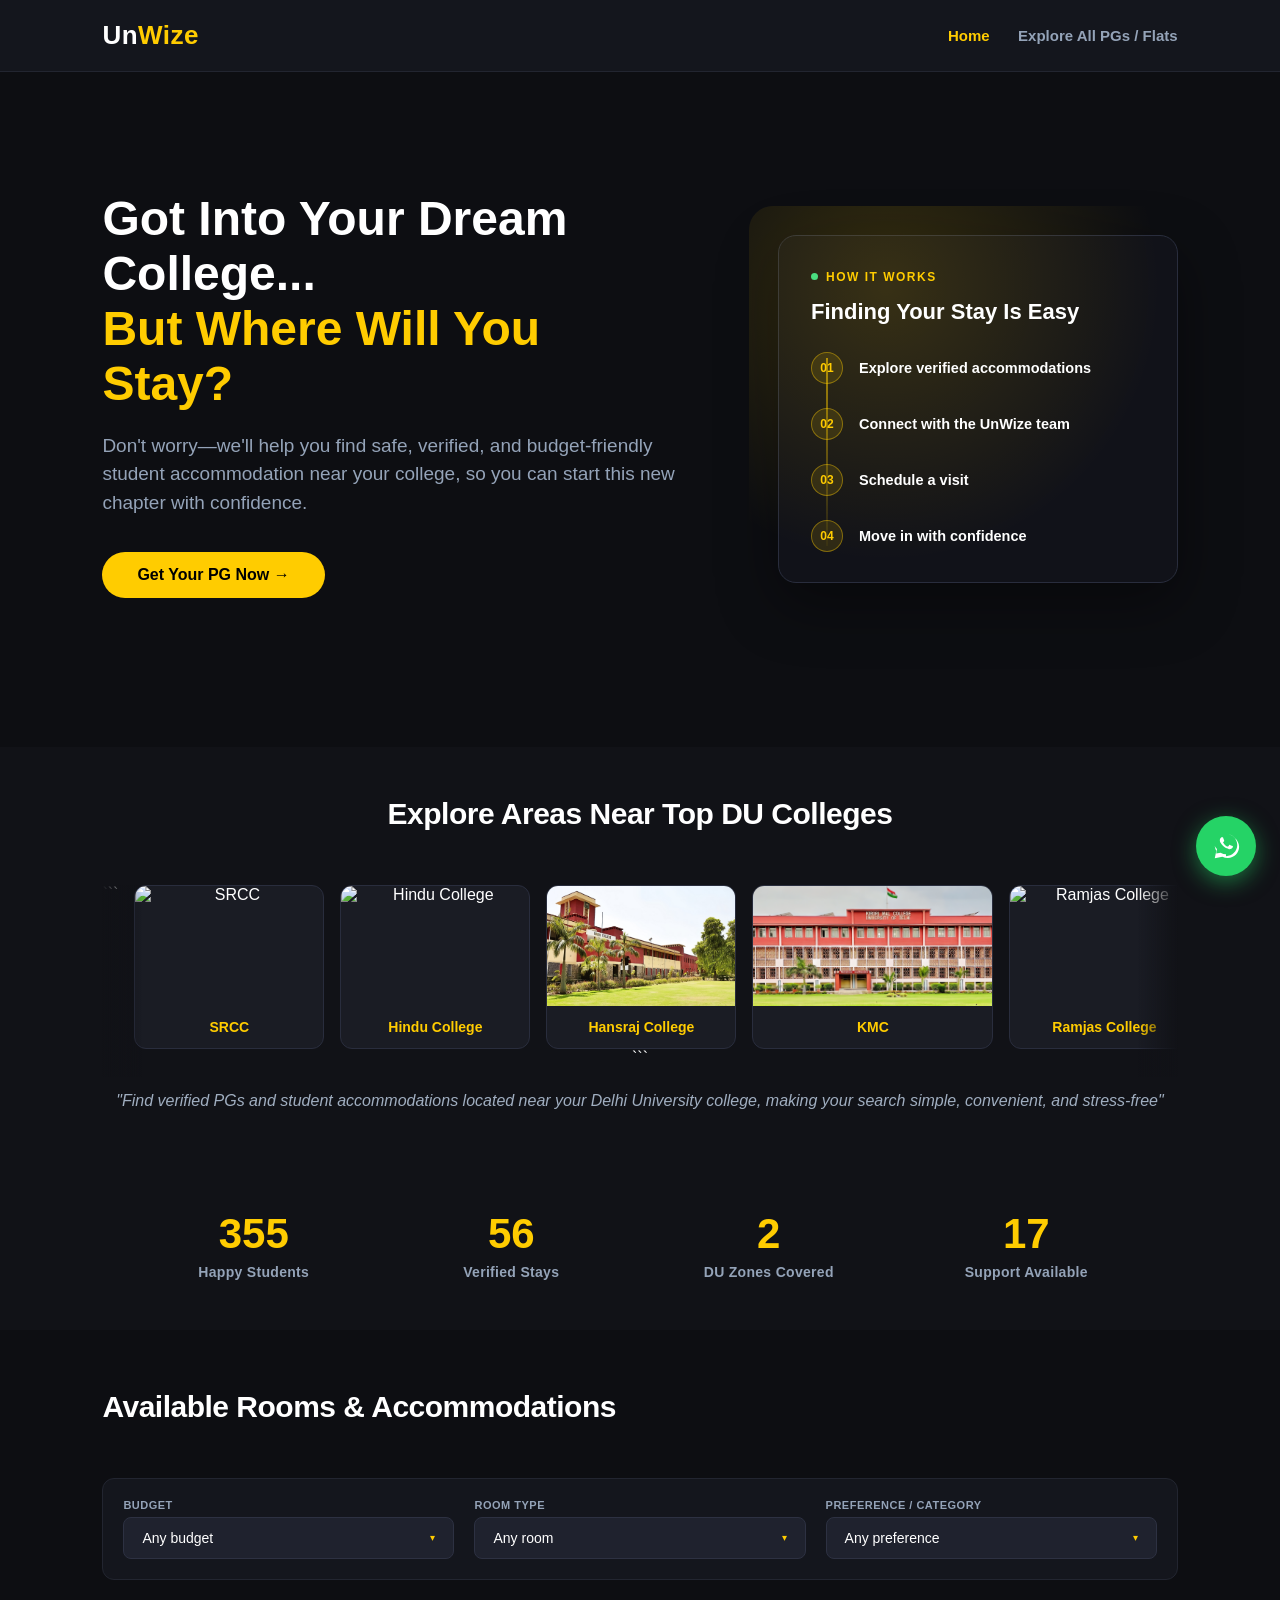
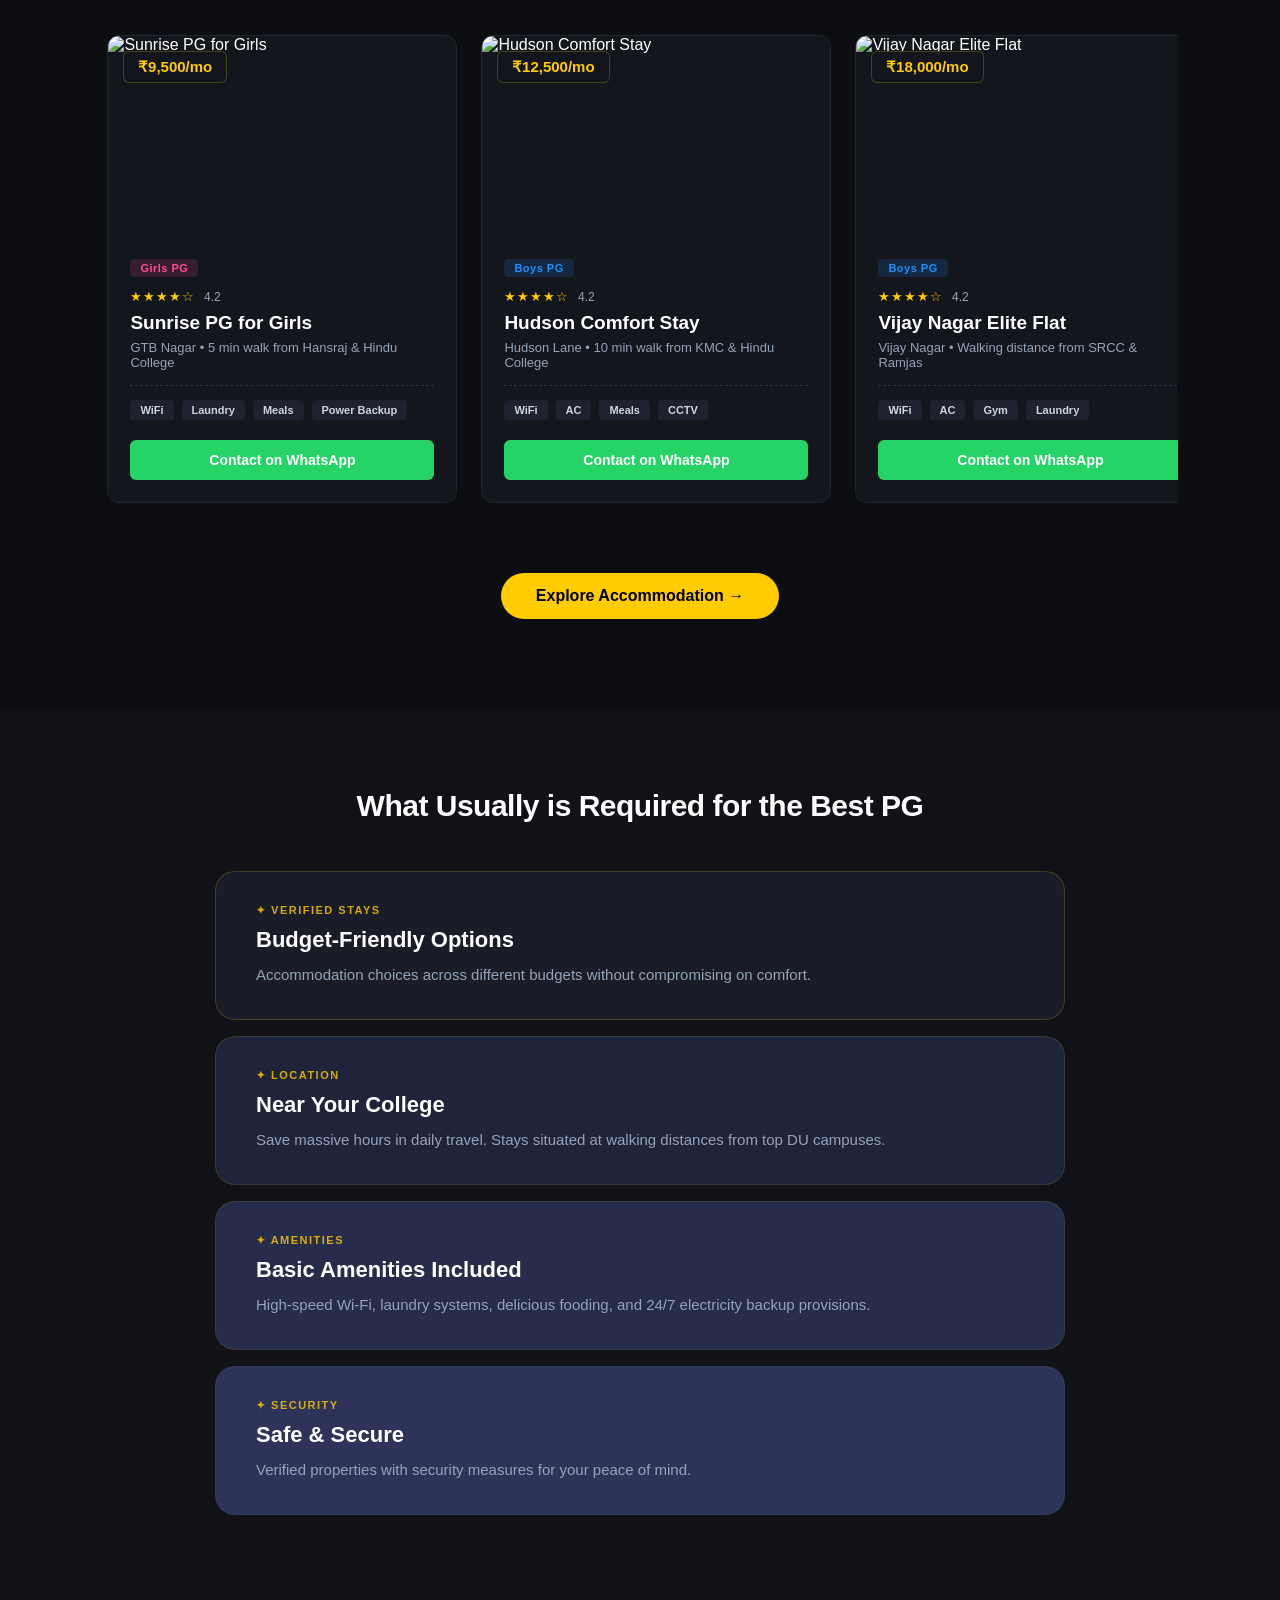
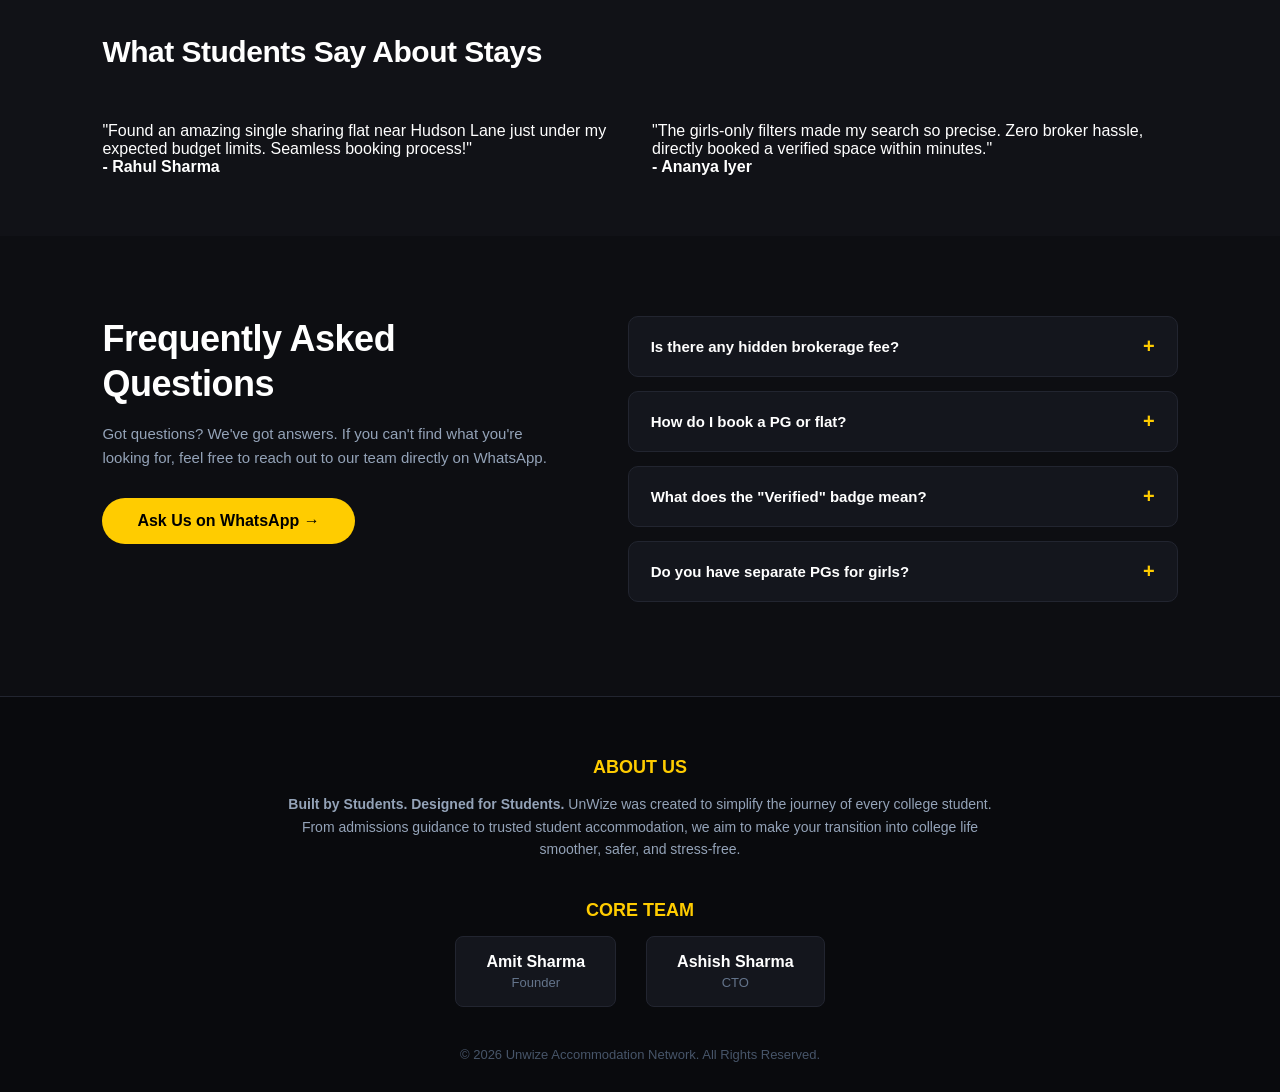
==== index.html @ 3d5bc0a3 "Fix blank space: replace scroll-track with IntersectionObserver deck animation" ====
<!DOCTYPE html>
<html lang="en">
<head>
  <meta charset="UTF-8">
  <meta name="viewport" content="width=device-width, initial-scale=1.0">
  <title>Unwize - Find Your Perfect PG & Flat near DU</title>
  <link rel="stylesheet" href="style.css">
</head>
<body>

  <header>
    <div class="logo">Un<span>Wize</span></div>
    <nav>
      <a href="index.html" class="active-link">Home</a>
      <a href="listings.html">Explore All PGs / Flats</a>

    </nav>
  </header>

  <section class="hero">
    <div class="hero-content">
      <h1>Got Into Your Dream College...<br><span class="highlight">But Where Will You Stay?</span></h1>
      <p class="sub-tagline">Don't worry—we'll help you find safe, verified, and budget-friendly student accommodation near your college, so you can start this new chapter with confidence.</p>
      <a href="#dashboard-section" class="btn-main">Get Your PG Now <span class="arrow">&rarr;</span></a>
    </div>

    <div class="hero-right">
      <div class="how-it-works-card">
        <div class="hiw-glow"></div>
        <span class="hiw-label"><span class="pulse-dot"></span>HOW IT WORKS</span>
        <h3 class="hiw-title">Finding Your Stay Is <span class="highlight">Easy</span></h3>

        <div class="steps-list">
          <div class="step-item">
            <div class="step-num">01</div>
            <div class="step-text"><h4>Explore verified accommodations</h4></div>
          </div>
          <div class="step-item">
            <div class="step-num">02</div>
            <div class="step-text"><h4>Connect with the UnWize team</h4></div>
          </div>
          <div class="step-item">
            <div class="step-num">03</div>
            <div class="step-text"><h4>Schedule a visit</h4></div>
          </div>
          <div class="step-item">
            <div class="step-num">04</div>
            <div class="step-text"><h4>Move in with confidence</h4></div>
          </div>
        </div>
      </div>
    </div>
  </section>

<section class="colleges-slider-container">
  <h2 class="reveal">Explore Areas Near Top DU Colleges</h2>

  <div class="slider-wrapper">
    <div class="slider-track">

```
  <div class="college-slide">
    <img src="images/colleges/srcc.jpg" alt="SRCC">
    <span>SRCC</span>
  </div>

  <div class="college-slide">
    <img src="images/colleges/hindu-college.jpg" alt="Hindu College">
    <span>Hindu College</span>
  </div>

  <div class="college-slide">
    <img src="images/colleges/hansraj-college.jpg" alt="Hansraj College">
    <span>Hansraj College</span>
  </div>

  <div class="college-slide">
    <img src="images/colleges/kmc.jpg" alt="Kirori Mal College">
    <span>KMC</span>
  </div>

  <div class="college-slide">
    <img src="images/colleges/ramjas-college.jpg" alt="Ramjas College">
    <span>Ramjas College</span>
  </div>

  <div class="college-slide">
    <img src="images/colleges/st-stephens.jpg" alt="St. Stephen's College">
    <span>St. Stephen's</span>
  </div>

  <div class="college-slide">
    <img src="images/colleges/daulat-ram.jpg" alt="Daulat Ram College">
    <span>Daulat Ram</span>
  </div>

  <div class="college-slide">
    <img src="images/colleges/khalsa-college.jpg" alt="Khalsa College">
    <span>Khalsa</span>
  </div>

  <div class="college-slide">
    <img src="images/colleges/miranda-house.jpg" alt="Miranda House">
    <span>Miranda House</span>
  </div>


  <!-- DUPLICATE CARDS FOR CONTINUOUS SLIDER -->


  <div class="college-slide">
    <img src="images/colleges/srcc.jpg" alt="SRCC">
    <span>SRCC</span>
  </div>

  <div class="college-slide">
    <img src="images/colleges/hindu-college.jpg" alt="Hindu College">
    <span>Hindu College</span>
  </div>

  <div class="college-slide">
    <img src="images/colleges/hansraj-college.jpg" alt="Hansraj College">
    <span>Hansraj College</span>
  </div>

  <div class="college-slide">
    <img src="images/colleges/kmc.jpg" alt="Kirori Mal College">
    <span>KMC</span>
  </div>

  <div class="college-slide">
    <img src="images/colleges/ramjas-college.jpg" alt="Ramjas College">
    <span>Ramjas College</span>
  </div>

  <div class="college-slide">
    <img src="images/colleges/st-stephens.jpg" alt="St. Stephen's College">
    <span>St. Stephen's</span>
  </div>

  <div class="college-slide">
    <img src="images/colleges/daulat-ram.jpg" alt="Daulat Ram College">
    <span>Daulat Ram</span>
  </div>

  <div class="college-slide">
    <img src="images/colleges/khalsa-college.jpg" alt="Khalsa College">
    <span>Khalsa</span>
  </div>

  <div class="college-slide">
    <img src="images/colleges/miranda-house.jpg" alt="Miranda House">
    <span>Miranda House</span>
  </div>

</div>
```

  </div>

  <p class="slider-sub-tagline reveal">
    "Find verified PGs and student accommodations located near your Delhi University college, making your search simple, convenient, and stress-free"
  </p>
</section>


  <section class="stats-section reveal">
    <div class="stats-grid">
      <div class="stat-item">
        <h3 class="counter" data-target="500" data-suffix="+">0</h3>
        <p>Happy Students</p>
      </div>
      <div class="stat-item">
        <h3 class="counter" data-target="80" data-suffix="+">0</h3>
        <p>Verified Stays</p>
      </div>
      <div class="stat-item">
        <h3 class="counter" data-target="3" data-suffix="">0</h3>
        <p>DU Zones Covered</p>
      </div>
      <div class="stat-item">
        <h3 class="counter" data-target="24" data-suffix="/7">0</h3>
        <p>Support Available</p>
      </div>
    </div>
  </section>

  <section id="dashboard-section" class="dashboard">
    <h2>Available Rooms & Accommodations</h2>
    
    <div class="filters-panel">
      <div class="filter-item">
        <label>BUDGET</label>
        <select id="budgetSelect" onchange="applyHousingFilters()">
          <option value="all">Any budget</option>
          <option value="10000">Under ₹10,000</option>
          <option value="15000">Under ₹15,000</option>
          <option value="20000">Under ₹20,000</option>
          <option value="25000">Under ₹25,000</option>
          <option value="30000">Under ₹30,000</option>
          <option value="35000">Under ₹35,000</option>
        </select>
      </div>

      <div class="filter-item">
        <label>ROOM TYPE</label>
        <select id="roomSelect" onchange="applyHousingFilters()">
          <option value="all">Any room</option>
          <option value="Single">Single</option>
          <option value="Double">Double</option>
          <option value="Triple">Triple</option>
          <option value="Shared">Shared</option>
        </select>
      </div>

      <div class="filter-item">
        <label>PREFERENCE / CATEGORY</label>
        <select id="genderSelect" onchange="applyHousingFilters()">
          <option value="all">Any preference</option>
          <option value="Boys">Boys PG</option>
          <option value="Girls">Girls PG</option>
        </select>
      </div>
    </div>

    <div id="listingsContainer" class="listings-grid"></div>

    <div style="text-align: center; margin-top: 40px;">
      <a href="listings.html" class="btn-main">Explore Accommodation <span class="arrow">&rarr;</span></a>
    </div>
  </section>

  <section class="features">
    <h2 class="reveal">What Usually is Required for the Best PG</h2>
    <div class="features-deck" id="featuresDeck">
      <div class="feature-card" data-index="0">
        <span class="feature-label">✦ VERIFIED STAYS</span>
        <h3>Budget-Friendly Options</h3>
        <p>Accommodation choices across different budgets without compromising on comfort.</p>
      </div>
      <div class="feature-card" data-index="1">
        <span class="feature-label">✦ LOCATION</span>
        <h3>Near Your College</h3>
        <p>Save massive hours in daily travel. Stays situated at walking distances from top DU campuses.</p>
      </div>
      <div class="feature-card" data-index="2">
        <span class="feature-label">✦ AMENITIES</span>
        <h3>Basic Amenities Included</h3>
        <p>High-speed Wi-Fi, laundry systems, delicious fooding, and 24/7 electricity backup provisions.</p>
      </div>
      <div class="feature-card" data-index="3">
        <span class="feature-label">✦ SECURITY</span>
        <h3>Safe &amp; Secure</h3>
        <p>Verified properties with security measures for your peace of mind.</p>
      </div>
    </div>
  </section>

  <section class="reviews">
    <h2 class="reveal">What Students Say About Stays</h2>
    <div class="reviews-grid">
      <div class="review-box reveal">
        <p>"Found an amazing single sharing flat near Hudson Lane just under my expected budget limits. Seamless booking process!"</p>
        <h4>- Rahul Sharma</h4>
      </div>
      <div class="review-box reveal">
        <p>"The girls-only filters made my search so precise. Zero broker hassle, directly booked a verified space within minutes."</p>
        <h4>- Ananya Iyer</h4>
      </div>
    </div>
  </section>

  <section class="faq-section reveal">
    <div class="faq-container">
      <div class="faq-info">
        <h2>Frequently Asked Questions</h2>
        <p class="faq-subtitle">Got questions? We've got answers. If you can't find what you're looking for, feel free to reach out to our team directly on WhatsApp.</p>
        <a href="https://wa.me/917061222617?text=Hi%2C%20I%20have%20some%20questions%20about%20booking%20a%20PG%20on%20Unwize."
           class="btn-main" target="_blank" rel="noopener noreferrer">
          Ask Us on WhatsApp <span class="arrow">&rarr;</span>
        </a>
      </div>
      
      <div class="faq-list">
        <div class="faq-item">
          <div class="faq-question" onclick="toggleFaq(this)">
            Is there any hidden brokerage fee? <span class="faq-icon">+</span>
          </div>
          <div class="faq-answer"><p>No. Unwize charges zero hidden brokerage — the price you see on the listing is exactly what you pay to the owner.</p></div>
        </div>
        <div class="faq-item">
          <div class="faq-question" onclick="toggleFaq(this)">
            How do I book a PG or flat? <span class="faq-icon">+</span>
          </div>
          <div class="faq-answer"><p>Just filter listings by your budget, location, and preference, then tap "Contact on WhatsApp" on any listing to chat directly with our team and confirm your stay.</p></div>
        </div>
        <div class="faq-item">
          <div class="faq-question" onclick="toggleFaq(this)">
            What does the "Verified" badge mean? <span class="faq-icon">+</span>
          </div>
          <div class="faq-answer"><p>Verified stays have been personally visited and checked by the Unwize team for safety, cleanliness, and accurate photos before being listed.</p></div>
        </div>
        <div class="faq-item">
          <div class="faq-question" onclick="toggleFaq(this)">
            Do you have separate PGs for girls? <span class="faq-icon">+</span>
          </div>
          <div class="faq-answer"><p>Yes, use the Preference filter to view Girls-only or Boys-only PGs near your college, each with dedicated security and amenities.</p></div>
        </div>
      </div>
    </div>
  </section>

 <footer id="about-section">
    <div class="about-info">
      <h3>ABOUT US</h3>
      <p><b>Built by Students. Designed for Students.</b> UnWize was created to simplify the journey of every college student. From admissions guidance to trusted student accommodation, we aim to make your transition into college life smoother, safer, and stress-free.</p>
    </div>
    
    <h3>CORE TEAM</h3>
    <div class="team-grid">
      <div class="team-member">
        <h4>Amit Sharma</h4>
        <p>Founder</p>
      </div>
      <div class="team-member">
        <h4>Ashish Sharma</h4>
        <p>CTO</p>
      </div>
    </div>
    <p class="copyright">&copy; 2026 Unwize Accommodation Network. All Rights Reserved.</p>
  </footer>

  <a href="https://wa.me/917061222617?text=Hi%2C%20I%20am%20interested%20in%20finding%20a%20PG%2FFlat%20near%20my%20college%20on%20Unwize."
     class="whatsapp-float" target="_blank" rel="noopener noreferrer" aria-label="Chat on WhatsApp">
    <svg viewBox="0 0 32 32" width="30" height="30" fill="currentColor"><path d="M16 3C9.4 3 4 8.4 4 15c0 2.2.6 4.3 1.7 6.1L4 29l8.1-1.6c1.8.9 3.8 1.4 5.9 1.4 6.6 0 12-5.4 12-12S22.6 3 16 3zm0 21.8c-1.9 0-3.7-.5-5.3-1.4l-.4-.2-4.8.9.9-4.7-.2-.4C4.5 17.6 4 16.3 4 15c0-6.6 5.4-12 12-12s12 5.4 12 12-5.4 11.8-12 11.8zm6.6-8.9c-.3-.2-2-1-2.3-1.1-.3-.1-.5-.2-.8.2-.2.3-.9 1.1-1.1 1.4-.2.2-.4.3-.8.1-.3-.2-1.4-.5-2.7-1.7-1-.9-1.7-2-1.9-2.3-.2-.3 0-.5.2-.7.2-.2.3-.4.5-.6.2-.2.2-.4.3-.6.1-.2 0-.5 0-.7-.1-.2-.8-1.9-1-2.6-.3-.7-.6-.6-.8-.6h-.7c-.2 0-.6.1-.9.4-.3.3-1.2 1.1-1.2 2.8s1.2 3.2 1.4 3.5c.2.2 2.4 3.7 5.9 5.1.8.3 1.5.5 2 .7.8.3 1.6.2 2.1.1.7-.1 2-.8 2.3-1.6.3-.8.3-1.4.2-1.6-.1-.2-.3-.3-.6-.4z"/></svg>
  </a>

  <script src="data.js"></script>
  <script src="script.js"></script>
</body>
</html>
---- style.css ----
/* RESET RULES */
* {
  margin: 0;
  padding: 0;
  box-sizing: border-box;
  font-family: -apple-system, BlinkMacSystemFont, 'Segoe UI', Roboto, sans-serif;
  scroll-behavior: smooth;
}

html, body {
  max-width: 100%;
  overflow-x: hidden;
  background-color: #0d0e12;
  color: #ffffff;
}

img {
  max-width: 100%;
  display: block;
}

/* NAVIGATION HEADER */
header {
  display: flex;
  justify-content: space-between;
  align-items: center;
  padding: 20px 8%;
  background-color: #14161d;
  border-bottom: 1px solid #222530;
  position: sticky;
  top: 0;
  z-index: 1000;
  transition: box-shadow 0.3s ease, background-color 0.3s ease;
}

header.scrolled {
  box-shadow: 0 6px 24px rgba(0, 0, 0, 0.45);
  background-color: #101219;
}

.logo {
  font-size: 26px;
  font-weight: 800;
  color: #fff;
  letter-spacing: 0.5px;
}

.logo span {
  color: #ffcc00;
}

nav a {
  color: #94a3b8;
  text-decoration: none;
  margin-left: 24px;
  font-weight: 600;
  font-size: 15px;
  transition: 0.3s;
}

nav a:hover, nav .active-link {
  color: #ffcc00;
}

/* HERO PORTAL */
.hero {
  display: flex;
  align-items: center;
  justify-content: flex-start;
  padding: 60px 8%;
  min-height: 75vh;
  background: linear-gradient(rgba(13, 14, 18, 0.82), rgba(13, 14, 18, 0.85)), 
              url('https://images.unsplash.com/photo-1568605114967-8130f3a36994?q=80&w=1170&auto=format&fit=crop&ixlib=rb-4.1.0&ixid=M3wxMjA3fDB8MHxwaG90by1wYWdlfHx8fGVufDB8fHx8fA%3D%3D');
  background-size: cover;
  background-position: center;
  background-repeat: no-repeat;
  position: relative;
}

.hero-content {
  flex: 1;
  max-width: 580px;
  z-index: 2;
}

.hero-content h1 {
  font-size: 48px;
  font-weight: 900;
  line-height: 1.15;
  margin-bottom: 20px;
}

.hero-content .highlight {
  color: #ffcc00;
}

.sub-tagline {
  font-size: 19px;
  color: #94a3b8;
  margin-bottom: 35px;
  line-height: 1.5;
}

.btn-main {
  display: inline-block;
  background-color: #ffcc00;
  color: #000;
  padding: 14px 35px;
  border-radius: 30px;
  text-decoration: none;
  font-weight: 700;
  transition: 0.3s;
  margin-bottom: 30px;
}

.btn-main:hover {
  transform: translateY(-2px);
  box-shadow: 0 8px 24px rgba(255, 204, 0, 0.25);
}

/* HERO RIGHT — HOW IT WORKS CARD */
.hero-right {
  flex: 1;
  max-width: 440px;
  display: flex;
  justify-content: flex-end;
  z-index: 2;
  animation: fadeInUp 0.8s ease 0.2s both;
}

@media (min-width: 1025px) {
  .hero {
    justify-content: space-between;
    gap: 40px;
  }
}

.how-it-works-card {
  position: relative;
  background: rgba(20, 22, 29, 0.72);
  border: 1px solid #292d3d;
  border-radius: 18px;
  padding: 30px 32px;
  width: 100%;
  max-width: 400px;
  backdrop-filter: blur(14px);
  box-shadow: 0 20px 60px rgba(0, 0, 0, 0.4);
  transition: transform 0.15s ease-out;
  will-change: transform;
}

.hiw-glow {
  position: absolute;
  inset: -30px;
  background: radial-gradient(circle at 30% 20%, rgba(255, 204, 0, 0.16), transparent 60%);
  border-radius: 24px;
  z-index: -1;
  animation: glowPulse 4s ease-in-out infinite;
}

@keyframes glowPulse {
  0%, 100% { opacity: 0.55; transform: scale(1); }
  50%      { opacity: 1;    transform: scale(1.06); }
}

.hiw-label {
  display: inline-flex;
  align-items: center;
  gap: 8px;
  font-size: 12px;
  font-weight: 700;
  letter-spacing: 1.5px;
  color: #ffcc00;
  margin-bottom: 14px;
}

.pulse-dot {
  width: 7px;
  height: 7px;
  background: #4ade80;
  border-radius: 50%;
  animation: pulseDot 1.6s infinite;
}

@keyframes pulseDot {
  0%, 100% { opacity: 1; transform: scale(1); }
  50%      { opacity: 0.5; transform: scale(1.35); }
}

.hiw-title {
  font-size: 22px;
  font-weight: 800;
  margin-bottom: 26px;
  line-height: 1.3;
}

.steps-list {
  position: relative;
  display: flex;
  flex-direction: column;
}

.steps-list::before {
  content: '';
  position: absolute;
  left: 15px;
  top: 6px;
  bottom: 6px;
  width: 1.5px;
  background: linear-gradient(to bottom, rgba(255, 204, 0, 0.6), rgba(255, 204, 0, 0.05));
  transform: scaleY(0);
  transform-origin: top;
  animation: lineGrow 1.2s ease 1.3s forwards;
}

@keyframes lineGrow {
  to { transform: scaleY(1); }
}

.step-item {
  display: flex;
  align-items: center;
  gap: 16px;
  position: relative;
  padding-bottom: 24px;
  z-index: 1;
  opacity: 0;
  animation: stepSlideIn 0.6s ease both;
}
.step-item:last-child { padding-bottom: 0; }
.step-item:nth-child(1) { animation-delay: 0.5s; }
.step-item:nth-child(2) { animation-delay: 0.75s; }
.step-item:nth-child(3) { animation-delay: 1s; }
.step-item:nth-child(4) { animation-delay: 1.25s; }

@keyframes stepSlideIn {
  from { opacity: 0; transform: translateX(24px); }
  to   { opacity: 1; transform: translateX(0); }
}

.step-num {
  flex-shrink: 0;
  width: 32px;
  height: 32px;
  border-radius: 50%;
  background: rgba(255, 204, 0, 0.12);
  border: 1.5px solid rgba(255, 204, 0, 0.4);
  color: #ffcc00;
  display: flex;
  align-items: center;
  justify-content: center;
  font-weight: 800;
  font-size: 12px;
  transition: transform 0.3s ease, background 0.3s ease, color 0.3s ease;
}

.step-item:hover .step-num {
  transform: scale(1.15);
  background: #ffcc00;
  color: #000;
}

.step-text h4 {
  font-size: 14.5px;
  font-weight: 700;
}

/* SLIDER MARQUEE (Colleges) */
.colleges-slider-container {
  padding: 50px 8%;
  background-color: #111217;
  text-align: center;
  
}

.colleges-slider-container h2, .dashboard h2, .features h2, .reviews h2 {
  font-size: 30px;
  font-weight: 800;
  margin-bottom: 5%;
  letter-spacing: -0.5px;
}

.slider-wrapper {
  position: relative;
  overflow: hidden;
  padding-bottom: 10px;
}

.slider-wrapper::before, .slider-wrapper::after {
  content: '';
  position: absolute;
  top: 0;
  bottom: 0;
  width: 40px;
  z-index: 10;
  pointer-events: none;
}

.slider-wrapper::before {
  left: 0;
  background: linear-gradient(to right, #111217, transparent);
}

.slider-wrapper::after {
  right: 0;
  background: linear-gradient(to left, #111217, transparent);
}

.slider-track {
  display: flex;
  gap: 16px;
  width: max-content;
  animation: scrollMarquee 22s linear infinite;
}

.slider-wrapper:hover .slider-track {
  animation-play-state: paused;
}

@keyframes scrollMarquee {
  from { transform: translateX(0); }
  to   { transform: translateX(-50%); }
}

.college-slide {
  min-width: 190px;
  background-color: #1a1c24;
  border-radius: 12px;
  border: 1px solid #292d3d;
  overflow: hidden;
  text-align: center;
  flex-shrink: 0;
  transition: transform 0.3s ease, border-color 0.3s ease;
}

.college-slide:hover {
  transform: translateY(-5px);
  border-color: #ffcc00;
}

.college-slide img {
  width: 100%;
  height: 120px;
  object-fit: cover;
  display: block;
}

.college-slide span {
  display: block;
  padding: 13px 10px;
  font-size: 14px;
  font-weight: 700;
  color: #ffcc00;
}

.slider-sub-tagline {
  margin-top: 15px;
  font-style: italic;
  color: #a0aec0;
  font-size: 16px;
}

/* FILTERS BLOCK */
.dashboard {
  padding: 60px 8%;
}

.filters-panel {
  display: flex;
  gap: 20px;
  background-color: #14161d;
  padding: 20px;
  border-radius: 12px;
  margin-bottom: 40px;
  border: 1px solid #222530;
  flex-wrap: wrap;
}

.filter-item {
  display: flex;
  flex-direction: column;
  flex: 1;
  min-width: 170px;
}

.filter-item label {
  font-size: 11px;
  font-weight: 700;
  color: #94a3b8;
  margin-bottom: 6px;
  letter-spacing: 0.5px;
}

.filter-item select {
  background-color: #1f222e;
  color: #fff;
  border: 1px solid #2d3142;
  padding: 12px;
  border-radius: 6px;
  outline: none;
  font-size: 14px;
  font-weight: 500;
  cursor: pointer;
}

.college-slide {
  min-width: 190px;
  background-color: #1a1c24;
  border-radius: 12px;
  border: 1px solid #292d3d;
  overflow: hidden;
  text-align: center;
  flex-shrink: 0;
  transition: transform 0.3s ease, border-color 0.3s ease;
}

.college-slide:hover {
  transform: translateY(-5px);
  border-color: #ffcc00;
}

.college-slide img {
  width: 100%;
  height: 120px;
  object-fit: cover;
  display: block;
}

.college-slide span {
  display: block;
  padding: 13px 10px;
  font-size: 14px;
  font-weight: 700;
  color: #ffcc00;
}
/* ==========================================================
   HORIZONTAL CAROUSEL LAYOUT FOR ALL DEVICES (New Update)
   ========================================================== */
.listings-grid {
  display: flex !important;
  gap: 24px;
  overflow-x: auto;
  scroll-snap-type: x mandatory;
  padding: 15px 5px 30px 5px;
  scroll-behavior: smooth;
  -webkit-overflow-scrolling: touch;
  scrollbar-width: none; /* Hide scrollbar Firefox */
  -ms-overflow-style: none;  /* Hide scrollbar IE/Edge */
}

.listings-grid::-webkit-scrollbar {
  display: none; /* Hide scrollbar Chrome/Safari */
}

.house-card {
  flex: 0 0 350px; /* Precise Desktop Width */
  scroll-snap-align: start;
  background-color: #14161d;
  border-radius: 12px;
  overflow: hidden;
  border: 1px solid #222530;
  transition: transform 0.3s ease, border-color 0.3s ease;
}

@media (hover: hover) {
  .house-card:hover {
    transform: translateY(-5px);
    border-color: #ffcc00;
  }
}

.img-box {
  position: relative;
  height: 200px;
  overflow: hidden;
}

.img-box img {
  width: 100%;
  height: 100%;
  object-fit: cover;
  transition: transform 0.5s ease;
}

@media (hover: hover) {
  .house-card:hover .img-box img {
    transform: scale(1.08);
  }
}

.price-tag {
  position: absolute;
  top: 15px;
  left: 15px;
  background: rgba(20, 22, 29, 0.9);
  color: #ffcc00;
  padding: 6px 14px;
  border-radius: 6px;
  font-weight: 800;
  font-size: 15px;
  backdrop-filter: blur(4px);
  border: 1px solid rgba(255, 254, 0, 0.2);
  z-index: 2;
}

.verified-badge {
  position: absolute;
  top: 15px;
  right: 15px;
  background: rgba(37, 211, 102, 0.15);
  color: #25D366;
  border: 1px solid rgba(37, 211, 102, 0.4);
  padding: 5px 12px;
  border-radius: 6px;
  font-size: 11px;
  font-weight: 800;
  letter-spacing: 0.4px;
  backdrop-filter: blur(4px);
  z-index: 2;
}

.house-details {
  padding: 22px;
}

.gender-badge {
  font-size: 11px;
  font-weight: 700;
  padding: 3px 10px;
  border-radius: 4px;
  letter-spacing: 0.5px;
  display: inline-block;
  margin-bottom: 12px;
}
.gender-badge.girls { background-color: rgba(255, 77, 148, 0.15); color: #ff4d94; }
.gender-badge.boys { background-color: rgba(30, 144, 255, 0.15); color: #1e90ff; }

.star-rating {
  display: block;
  color: #ffcc00;
  font-size: 13px;
  margin-bottom: 8px;
  letter-spacing: 1px;
}

.rating-number {
  color: #94a3b8;
  font-size: 12px;
  letter-spacing: 0;
  margin-left: 4px;
}

.house-title {
  font-size: 19px;
  font-weight: 700;
  margin-bottom: 6px;
}

.loc-campus {
  font-size: 13px;
  color: #94a3b8;
  margin-bottom: 15px;
}

.amenities-list {
  display: flex;
  gap: 8px;
  flex-wrap: wrap;
  border-top: 1px dashed #2d3142;
  padding-top: 14px;
  margin-bottom: 20px;
}

.amenity {
  font-size: 11px;
  font-weight: 600;
  color: #cbd5e1;
  background: #1f222e;
  padding: 4px 10px;
  border-radius: 4px;
}

.btn-house-call {
  display: block;
  text-align: center;
  background-color: #25D366;
  color: #fff;
  padding: 12px;
  border-radius: 6px;
  text-decoration: none;
  font-weight: 700;
  font-size: 14px;
  transition: transform 0.2s ease, box-shadow 0.2s ease, background-color 0.2s ease;
}

.btn-house-call:hover {
  background-color: #1ebe5b;
  transform: translateY(-2px);
  box-shadow: 0 8px 20px rgba(37, 211, 102, 0.35);
}

/* OTHER MODULES */
.features {
  background-color: #111217;
  padding: 80px 8% 60px;
}

.features h2 {
  text-align: center;
  margin-bottom: 48px;
}

.reviews {
  padding: 60px 8%;
  background-color: #111217;
}

/* DECK CONTAINER */
.features-deck {
  position: relative;
  width: 100%;
  max-width: 850px;
  margin: 0 auto;
  /* height is set by JS after measuring cards */
}

/* INDIVIDUAL CARDS - absolutely stacked at top */
.feature-card {
  position: absolute;
  top: 0;
  left: 0;
  width: 100%;
  border-radius: 20px;
  padding: 32px 40px;
  border: 1px solid rgba(255,255,255,0.06);
  will-change: transform;
  overflow: hidden;
}

/* Staggered dark backgrounds */
.feature-card:nth-child(1) { background: #1a1d28; z-index: 4; border-color: rgba(255,204,0,0.18); }
.feature-card:nth-child(2) { background: #20243a; z-index: 3; border-color: rgba(255,204,0,0.12); }
.feature-card:nth-child(3) { background: #272c4a; z-index: 2; border-color: rgba(255,204,0,0.08); }
.feature-card:nth-child(4) { background: #2e335a; z-index: 1; border-color: rgba(255,204,0,0.04); }

/* Smooth spread transition triggered by JS adding .spread class */
.features-deck.spread .feature-card {
  transition: transform 0.65s cubic-bezier(0.4, 0, 0.2, 1);
}
.features-deck.spread .feature-card:nth-child(1) { transition-delay: 0s; }
.features-deck.spread .feature-card:nth-child(2) { transition-delay: 0.08s; }
.features-deck.spread .feature-card:nth-child(3) { transition-delay: 0.16s; }
.features-deck.spread .feature-card:nth-child(4) { transition-delay: 0.24s; }

.feature-label {
  display: block;
  font-size: 11px;
  font-weight: 700;
  letter-spacing: 1.5px;
  color: #ffcc00;
  margin-bottom: 10px;
  opacity: 0.8;
}

.feature-card h3 {
  font-size: 22px;
  font-weight: 800;
  color: #fff;
  margin-bottom: 10px;
}

.feature-card p {
  color: #94a3b8;
  font-size: 15px;
  line-height: 1.6;
}

.reviews-grid {
  display: grid;
  grid-template-columns: repeat(auto-fit, minmax(260px, 1fr));
  gap: 24px;
}

/* STATS COUNTERS */
.stats-section {
  padding: 50px 8%;
  background-color: #111217;
  text-align: center;
}

.stats-grid {
  display: grid;
  grid-template-columns: repeat(auto-fit, minmax(150px, 1fr));
  gap: 30px;
  max-width: 1000px;
  margin: 0 auto;
}

.stat-item h3.counter {
  font-size: 42px;
  font-weight: 900;
  color: #ffcc00;
  margin-bottom: 6px;
}

.stat-item p {
  color: #94a3b8;
  font-weight: 600;
  font-size: 14px;
  letter-spacing: 0.3px;
}

/* FAQ ACCORDION */
.faq-section {
  padding: 80px 8%;
  background-color: #0d0e12;
}

.faq-container {
  display: grid;
  grid-template-columns: 1.1fr 1.3fr;
  gap: 60px;
  align-items: start;
  max-width: 1200px;
  margin: 0 auto;
}

.faq-info {
  position: sticky;
  top: 100px;
}

.faq-info h2 {
  font-size: 36px;
  font-weight: 800;
  line-height: 1.25;
  margin-bottom: 16px;
  letter-spacing: -0.5px;
}

.faq-subtitle {
  color: #94a3b8;
  font-size: 15px;
  line-height: 1.6;
  margin-bottom: 28px;
}

.faq-list {
  width: 100%;
}

@media (max-width: 768px) {
  .faq-section {
    padding: 50px 5%;
  }
  .faq-container {
    grid-template-columns: 1fr;
    gap: 25px;
  }
  .faq-info {
    position: static;
  }
  .faq-info h2 {
    font-size: 26px;
    margin-bottom: 10px;
  }
  .faq-subtitle {
    font-size: 14px;
    margin-bottom: 20px;
  }
  .faq-info .btn-main {
    width: 100%;
    text-align: center;
    padding: 12px 20px;
    font-size: 14px;
  }
  .faq-question {
    padding: 16px 18px;
    font-size: 14px;
  }
  .faq-answer {
    padding: 0 18px;
  }
  .faq-answer p {
    font-size: 13.5px;
    padding-bottom: 16px;
  }
}

.faq-item {
  background-color: #14161d;
  border: 1px solid #222530;
  border-radius: 10px;
  margin-bottom: 14px;
  overflow: hidden;
}

.faq-question {
  padding: 18px 22px;
  display: flex;
  justify-content: space-between;
  align-items: center;
  cursor: pointer;
  font-weight: 700;
  font-size: 15px;
}

.faq-icon {
  color: #ffcc00;
  font-size: 20px;
  transition: transform 0.3s ease;
  flex-shrink: 0;
  margin-left: 12px;
}

.faq-item.open .faq-icon {
  transform: rotate(45deg);
}

.faq-answer {
  max-height: 0;
  overflow: hidden;
  transition: max-height 0.35s ease;
  padding: 0 22px;
}

.faq-answer p {
  color: #94a3b8;
  font-size: 14px;
  line-height: 1.6;
  padding-bottom: 18px;
}

/* FLOATING WHATSAPP */
.whatsapp-float {
  position: fixed;
  bottom: 24px;
  right: 24px;
  width: 60px;
  height: 60px;
  background-color: #25D366;
  color: #fff;
  border-radius: 50%;
  display: flex;
  align-items: center;
  justify-content: center;
  box-shadow: 0 6px 22px rgba(37, 211, 102, 0.5);
  z-index: 2000;
  animation: floatPulse 2.2s ease-in-out infinite;
  text-decoration: none;
}

@keyframes floatPulse {
  0%, 100% { transform: scale(1); }
  50%      { transform: scale(1.08); }
}

/* FOOTER RULES */
footer {
  background-color: #090a0d;
  padding: 60px 8% 30px 8%;
  border-top: 1px solid #222530;
  text-align: center;
}

.about-info { max-width: 720px; margin: 0 auto 40px auto; }
footer h3 { color: #ffcc00; margin-bottom: 15px; font-size: 18px; }
.about-info p { color: #94a3b8; font-size: 14px; line-height: 1.6; }

.team-grid {
  display: flex;
  justify-content: center;
  gap: 30px;
  margin-bottom: 40px;
  flex-wrap: wrap;
}

.team-member {
  background-color: #14161d;
  padding: 16px 30px;
  border-radius: 8px;
  border: 1px solid #222530;
  min-width: 160px;
}

.team-member h4 { margin-bottom: 4px; }
.team-member p { color: #64748b; font-size: 13px; }
.copyright { color: #475569; font-size: 13px; }

/* ENTRANCE ANIMATIONS */
@keyframes fadeInUp {
  from { opacity: 0; transform: translateY(26px); }
  to { opacity: 1; transform: translateY(0); }
}

.hero-content h1 { animation: fadeInUp 0.8s ease both; }
.hero-content .sub-tagline { animation: fadeInUp 0.8s ease 0.15s both; }
.hero-content .btn-main { animation: fadeInUp 0.8s ease 0.3s both, pulseGlow 2.4s ease-out 1.4s infinite; }

@keyframes pulseGlow {
  0%   { box-shadow: 0 0 0 0 rgba(255, 204, 0, 0.55); }
  70%  { box-shadow: 0 0 0 16px rgba(255, 204, 0, 0); }
  100% { box-shadow: 0 0 0 0 rgba(255, 204, 0, 0); }
}

.reveal {
  opacity: 0;
  transform: translateY(28px);
  transition: opacity 0.6s ease, transform 0.6s ease;
}
.reveal.visible {
  opacity: 1;
  transform: translateY(0);
}

/* TABLET OPTIMIZATION */
@media (min-width: 769px) and (max-width: 1024px) {
  .hero {
    justify-content: center;
    text-align: center;
    padding: 80px 6% !important;
    min-height: 60vh;
  }
  .hero-content {
    max-width: 700px;
    margin: 0 auto;
    display: flex;
    flex-direction: column;
    align-items: center;
  }
  .hero-content h1 {
    font-size: 38px;
  }
  .house-card {
    flex: 0 0 310px; /* Precise Tablet Width */
  }
}

/* MOBILE PHONES */
@media (max-width: 768px) {
  header {
    flex-direction: column;
    gap: 15px;
    padding: 16px 5%;
  }
  nav {
    display: flex;
    gap: 10px;
    justify-content: center;
  }
  nav a {
    margin-left: 0 !important;
    font-size: 12px;
    padding: 6px 14px;
    border-radius: 20px;
    background-color: rgba(255, 255, 255, 0.04);
    border: 1px solid rgba(255, 255, 255, 0.08);
    font-weight: 700;
  }
  nav a.active-link {
    background-color: #ffcc00;
    color: #000;
    border-color: #ffcc00;
  }
  .hero {
    flex-direction: column;
    text-align: center;
    padding: 80px 6% 60px 6%;
  }
  .hero-content h1 {
    font-size: 28px;
  }
  
  /* Carousel Config for Mobile */
  .house-card {
    flex: 0 0 290px; /* Precise Mobile Width */
  }

  .filters-panel {
    display: flex !important;
    flex-direction: column !important;
    gap: 16px;
    padding: 20px;
    background-color: #14161d;
    border: 1px solid #222530;
    border-radius: 12px;
    overflow-x: visible !important;
  }
  .filter-item {
    width: 100% !important;
    flex: none !important;
  }
  .filter-item select {
    background-color: #1f222e;
    border: 1px solid #2d3142;
    border-radius: 8px;
    font-size: 14px;
    padding: 12px;
    width: 100%;
    cursor: pointer;
  }
  .listings-grid {
    gap: 16px;
    scroll-snap-type: x mandatory;
  }
  #listingsContainer .house-card {
    scroll-snap-align: center;
  }
  .stats-grid {
    grid-template-columns: repeat(2, 1fr) !important;
    gap: 20px;
  }
  .stat-item h3.counter {
    font-size: 32px !important;
  }
  .stat-item p {
    font-size: 12px;
  }
  .reviews {
    padding: 50px 5%;
  }
  .review-box {
    padding: 20px;
    border-radius: 12px;
  }
  .review-box p {
    font-size: 13.5px;
    line-height: 1.5;
  }
}

/* HOME PAGE — HORIZONTAL PG SLIDER */

#listingsContainer {
  display: flex !important;
  gap: 24px;
  overflow-x: auto;
  scroll-snap-type: none;
  padding: 15px 5px 30px;
  scroll-behavior: auto;
  scrollbar-width: none;
}

#listingsContainer::-webkit-scrollbar {
  display: none;
}

#listingsContainer .house-card {
  flex: 0 0 350px;
  scroll-snap-align: start;
}


/* ALL LISTINGS PAGE — PROPER GRID */

#allListingsContainer {
  display: grid !important;
  grid-template-columns: repeat(3, 1fr);
  gap: 24px;
  overflow: visible;
}

#allListingsContainer .house-card {
  width: 100%;
  min-width: 0;
}


/* TABLET */

@media (max-width: 1024px) {

  #allListingsContainer {
    grid-template-columns: repeat(2, 1fr);
  }

}


@media (max-width: 768px) {

  #listingsContainer {
    display: flex !important;
    gap: 16px;
    scroll-snap-type: x mandatory;
    -webkit-overflow-scrolling: touch;
    margin-left: -8% !important;
    margin-right: -8% !important;
    width: calc(100% + 16%) !important;
    padding: 15px 8% 30px 8% !important;
  }

  #listingsContainer .house-card {
    flex: 0 0 280px;
    scroll-snap-align: center;
  }

  #allListingsContainer {
    grid-template-columns: 1fr;
  }

  .features {
    padding: 60px 5% 40px;
  }

  .features h2 {
    font-size: 22px;
    margin-bottom: 32px;
  }

  .features-deck {
    max-width: 100%;
  }

  .feature-card {
    padding: 20px 18px;
    border-radius: 14px;
  }

  .feature-card h3 {
    font-size: 17px;
  }

  .feature-card p {
    font-size: 13.5px;
  }

  .team-grid {
    gap: 12px;
    flex-wrap: wrap;
    justify-content: center;
  }

  .team-member {
    min-width: 120px;
    padding: 12px 14px;
    flex: 1 1 130px;
    max-width: 160px;
  }

  .team-member h4 {
    font-size: 14px;
  }

  .team-member p {
    font-size: 11px;
  }

  footer {
    padding: 40px 4% 30px 4%;
  }

}

/* SMALL MOBILE FIX — Galaxy S8 etc. */
@media (max-width: 400px) {

  .hero {
    padding-left: 4%;
    padding-right: 4%;
  }

  .hero-right {
    width: 100%;
  }

  .how-it-works-card {
    width: 100%;
    padding: 24px 16px;
  }

  .hiw-title {
    font-size: 20px;
  }

  .step-item {
    display: grid;
    grid-template-columns: 32px minmax(0, 1fr);
    column-gap: 14px;
    align-items: center;
    padding-bottom: 24px;
  }

  .step-text {
    min-width: 0;
    text-align: left;
  }

  .step-text h4 {
    font-size: 13px;
    line-height: 1.35;
    margin: 0;
    overflow-wrap: break-word;
  }
}

/* CUSTOM SELECT DROPDOWNS */
.custom-select {
  position: relative;
  width: 100%;
}

.select-trigger {
  background-color: #1f222e;
  color: #fff;
  border: 1px solid #2d3142;
  padding: 12px 18px;
  border-radius: 8px;
  font-size: 14px;
  font-weight: 500;
  display: flex;
  justify-content: space-between;
  align-items: center;
  cursor: pointer;
  transition: border-color 0.2s ease, box-shadow 0.2s ease;
  user-select: none;
}

.custom-select:hover .select-trigger {
  border-color: #ffcc00;
}

.custom-select.open .select-trigger {
  border-color: #ffcc00;
  box-shadow: 0 0 0 3px rgba(255, 204, 0, 0.15);
}

.select-trigger .chevron {
  color: #ffcc00;
  font-size: 10px;
  transition: transform 0.25s ease;
}

.custom-select.open .select-trigger .chevron {
  transform: rotate(180deg);
}

.select-options {
  position: absolute;
  top: calc(100% + 6px);
  left: 0;
  width: 100%;
  background: rgba(20, 22, 29, 0.98);
  backdrop-filter: blur(16px);
  border: 1px solid #2d3142;
  border-radius: 10px;
  box-shadow: 0 10px 30px rgba(0, 0, 0, 0.6);
  z-index: 200;
  overflow: hidden;
  max-height: 250px;
  overflow-y: auto;
  opacity: 0;
  transform: translateY(-8px);
  pointer-events: none;
  transition: opacity 0.2s cubic-bezier(0.16, 1, 0.3, 1), transform 0.2s cubic-bezier(0.16, 1, 0.3, 1);
}

.custom-select.open .select-options {
  opacity: 1;
  transform: translateY(0);
  pointer-events: auto;
}

/* Custom Scrollbar for Options */
.select-options::-webkit-scrollbar {
  width: 6px;
}
.select-options::-webkit-scrollbar-track {
  background: transparent;
}
.select-options::-webkit-scrollbar-thumb {
  background: #2d3142;
  border-radius: 3px;
}

.option {
  padding: 12px 18px;
  font-size: 14px;
  color: #cbd5e1;
  cursor: pointer;
  transition: background 0.2s ease, color 0.2s ease;
  text-align: left;
}

.option:hover {
  background-color: rgba(255, 204, 0, 0.08);
  color: #ffcc00;
}

.option.selected {
  background-color: #ffcc00;
  color: #000;
  font-weight: 700;
}
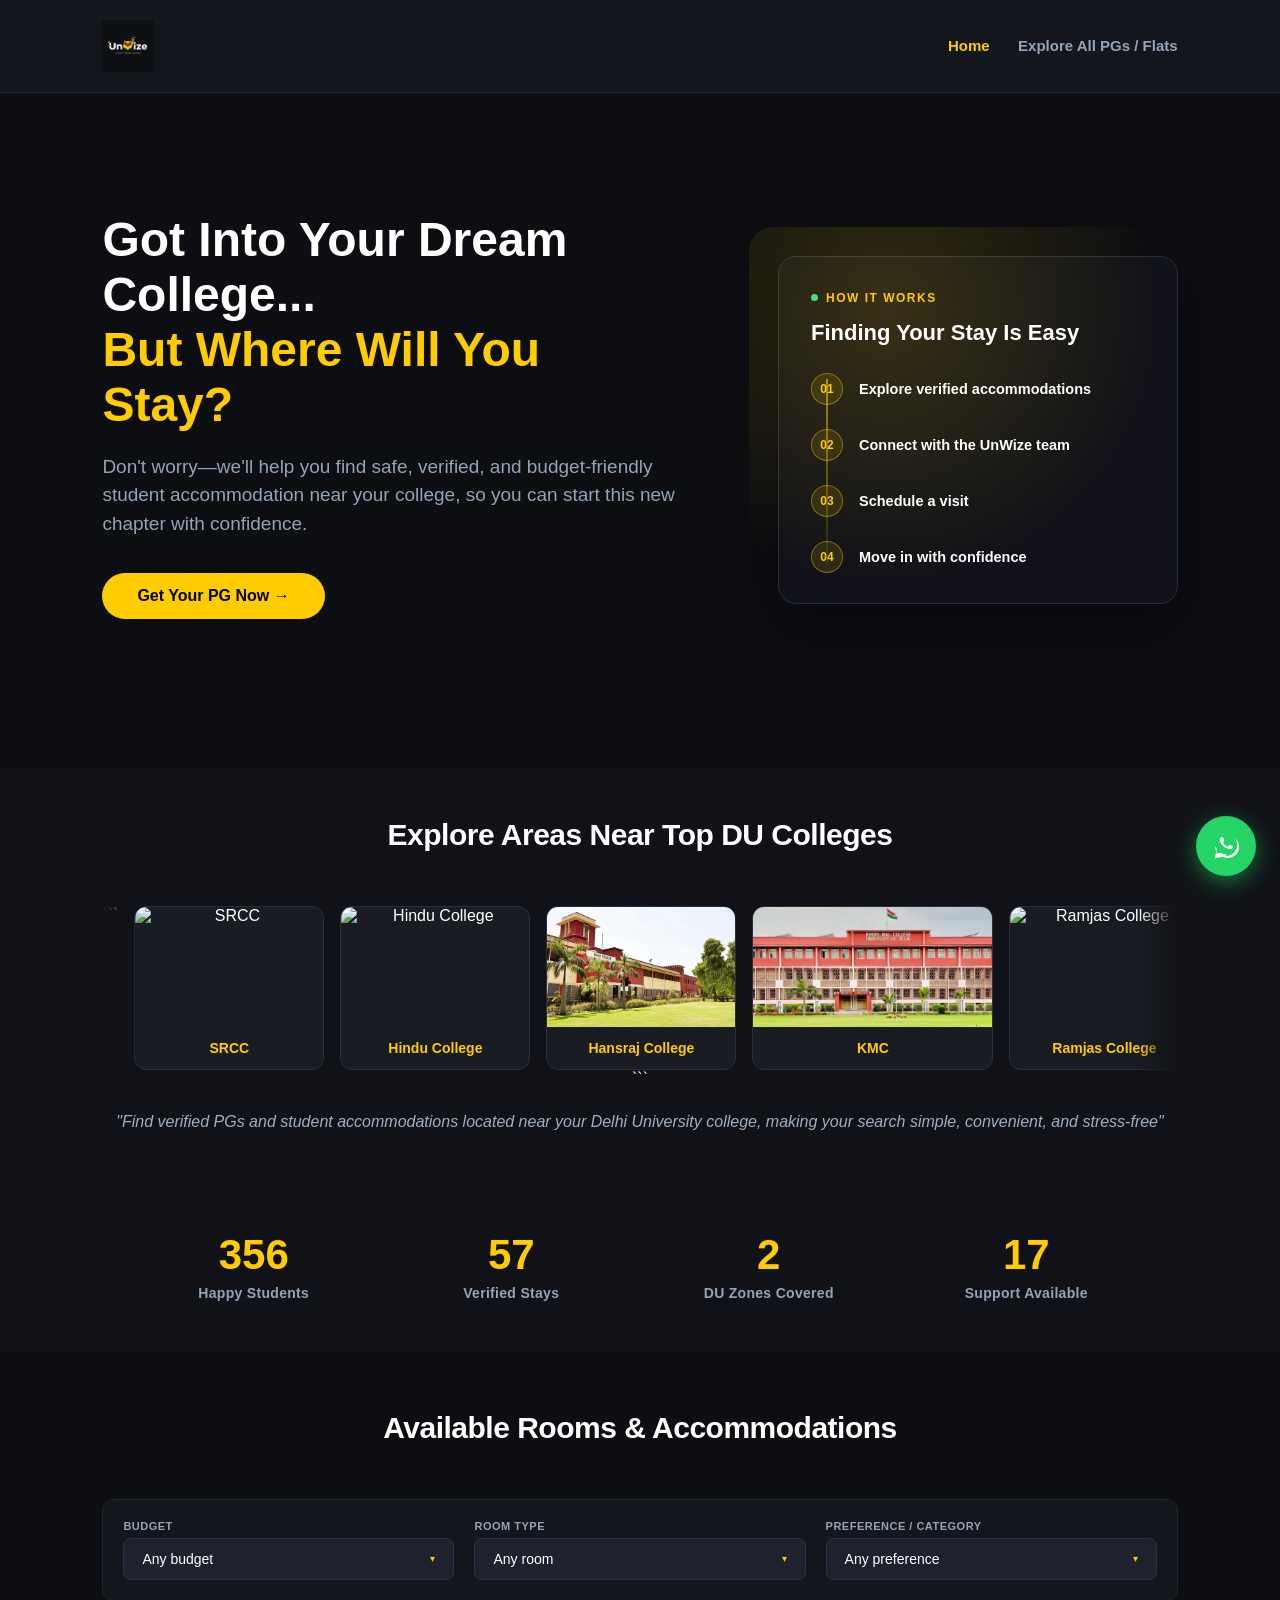
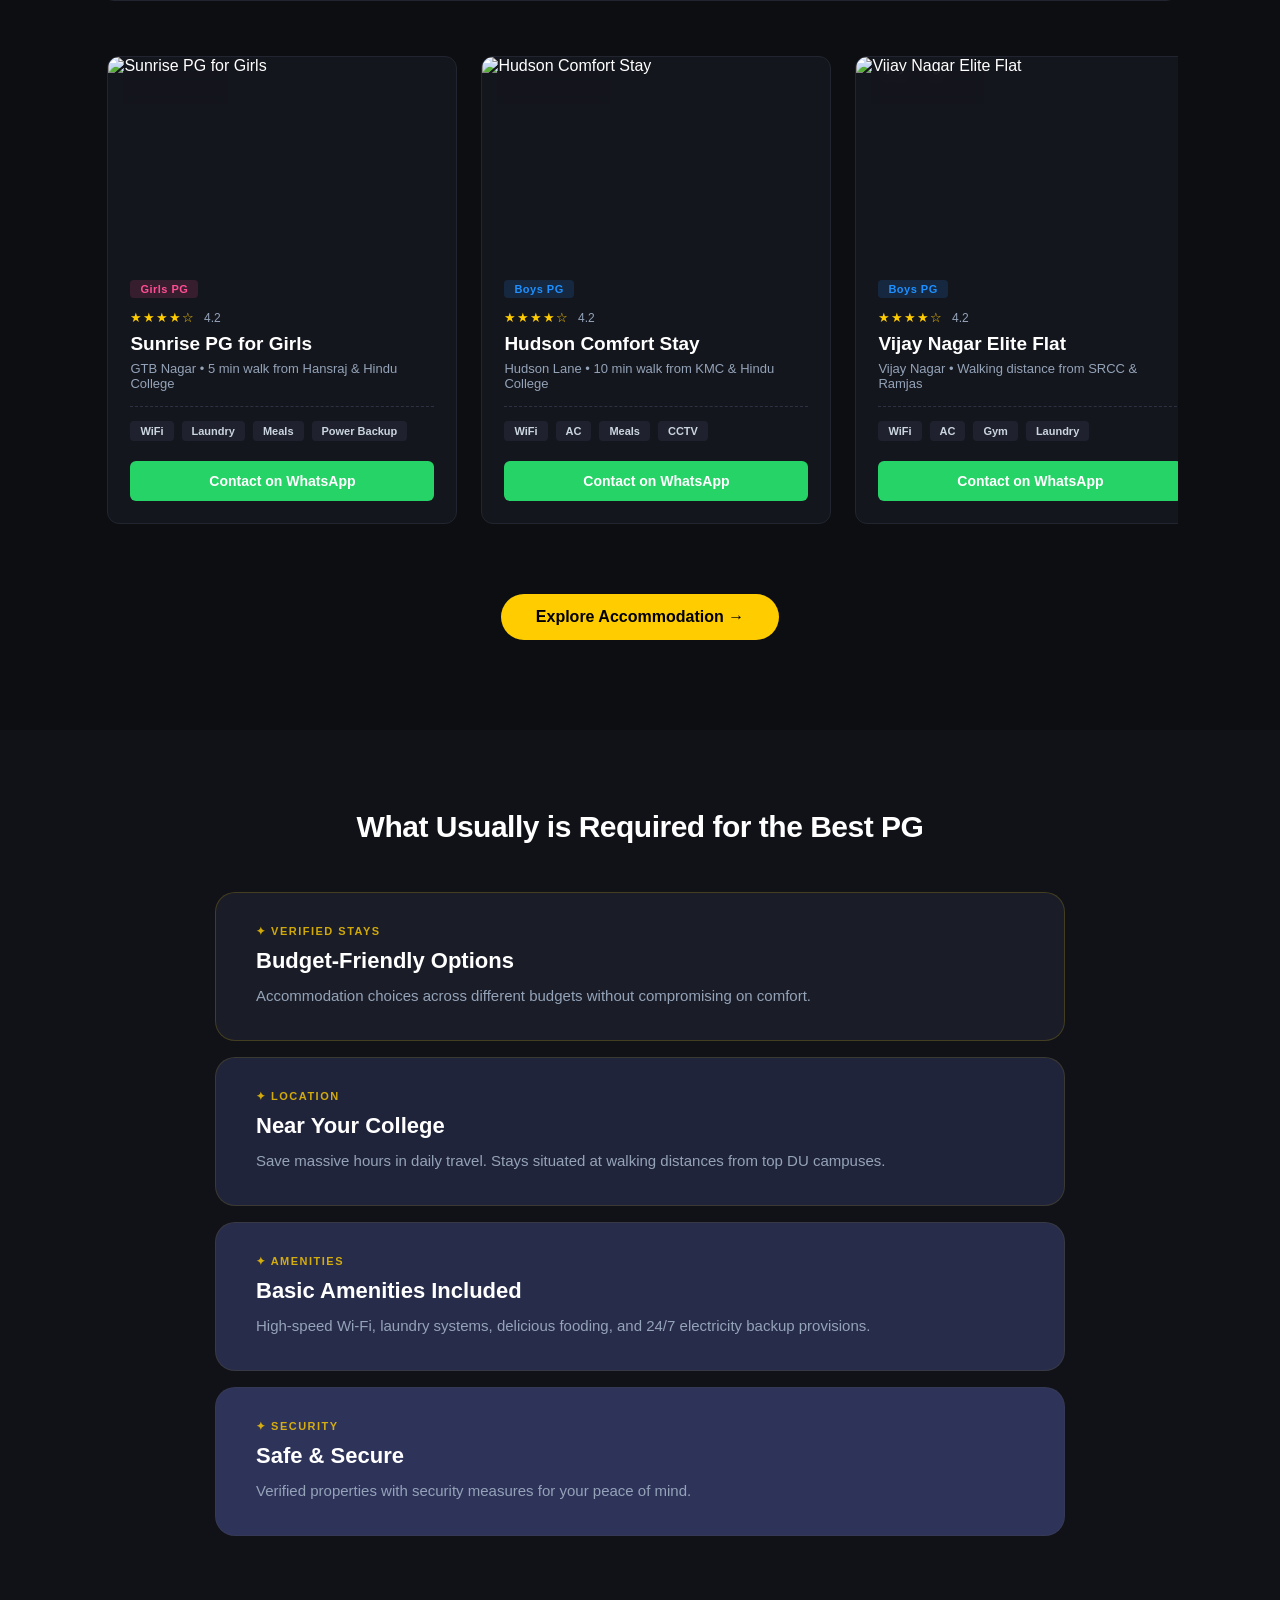
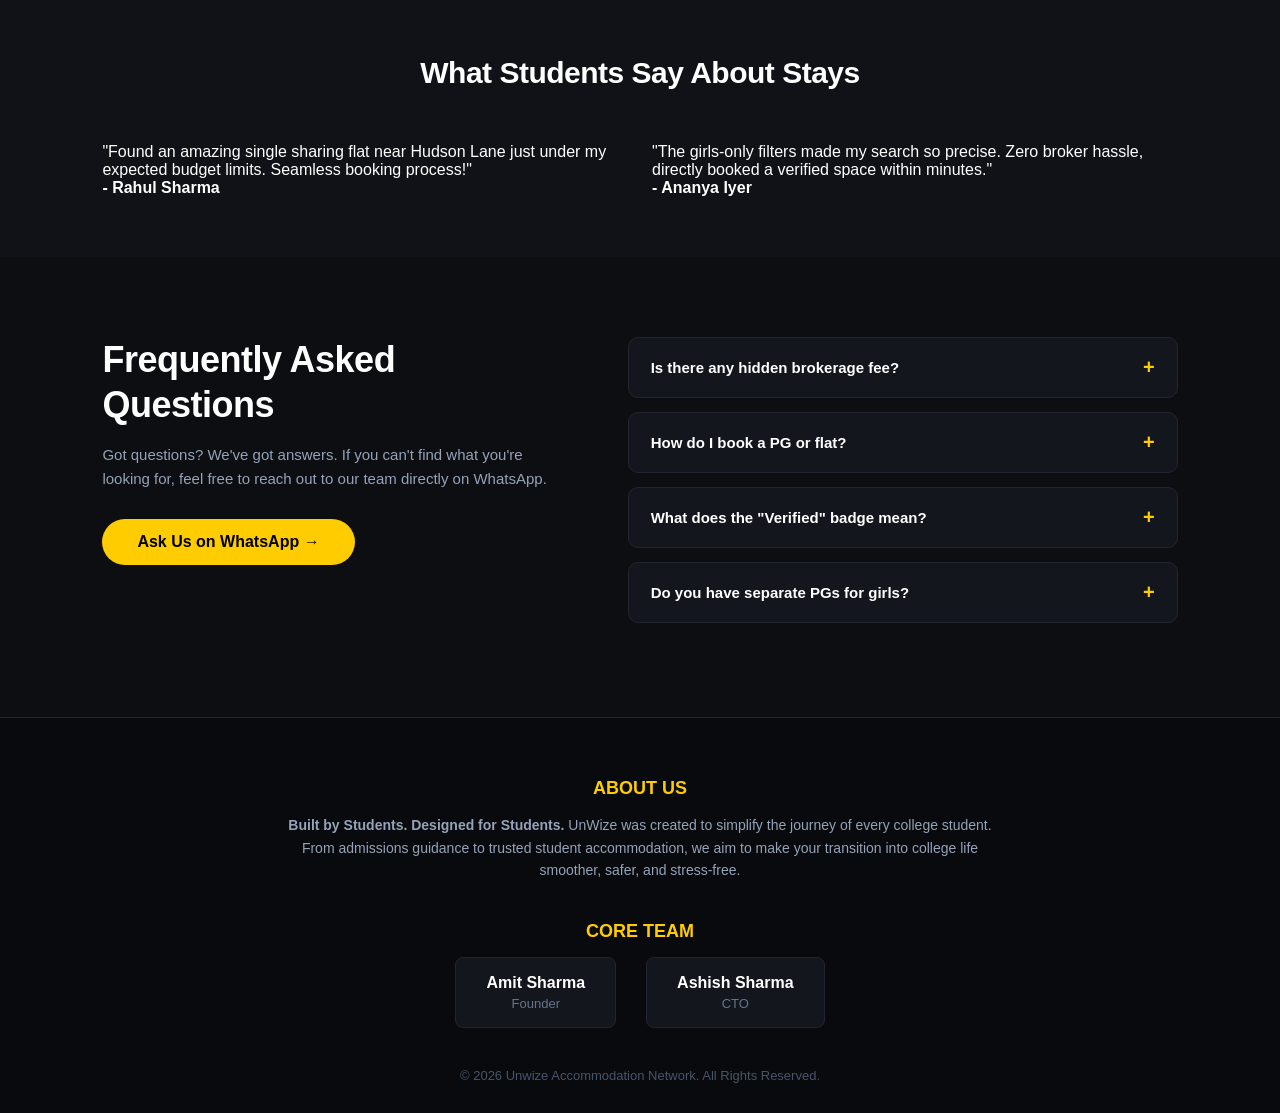
==== commit f49a0ad1: "Replace brand text with newly recolored gold-theme logo image" ====
--- a/index.html
+++ b/index.html
@@ -9,7 +9,7 @@
 <body>
 
   <header>
-    <div class="logo">Un<span>Wize</span></div>
+    <div class="logo"><img src="images/logo.png" alt="Unwize" class="logo-img"></div>
     <nav>
       <a href="index.html" class="active-link">Home</a>
       <a href="listings.html">Explore All PGs / Flats</a>
--- a/style.css
+++ b/style.css
@@ -47,6 +47,12 @@
 
 .logo span {
   color: #ffcc00;
+}
+
+.logo-img {
+  height: 52px;
+  width: auto;
+  display: block;
 }
 
 nav a {
@@ -278,6 +284,7 @@
   font-weight: 800;
   margin-bottom: 5%;
   letter-spacing: -0.5px;
+  text-align: center;
 }
 
 .slider-wrapper {
@@ -942,6 +949,12 @@
     flex-direction: column;
     gap: 15px;
     padding: 16px 5%;
+    border-bottom: 1px solid rgba(255, 255, 255, 0.05);
+    background: rgba(13, 14, 18, 0.95);
+    backdrop-filter: blur(10px);
+  }
+  .logo-img {
+    height: 42px !important;
   }
   nav {
     display: flex;
@@ -965,10 +978,56 @@
   .hero {
     flex-direction: column;
     text-align: center;
-    padding: 80px 6% 60px 6%;
+    padding: 60px 6% 40px 6%;
   }
   .hero-content h1 {
-    font-size: 28px;
+    font-size: 24px;
+    line-height: 1.3;
+  }
+  .sub-tagline {
+    font-size: 14px;
+    line-height: 1.5;
+    margin-bottom: 24px;
+  }
+  .btn-main {
+    padding: 12px 28px;
+    font-size: 15px;
+  }
+  .hero-right {
+    width: 100%;
+    display: flex;
+    justify-content: center;
+    margin-top: 30px;
+  }
+  .how-it-works-card {
+    width: 100%;
+    max-width: 380px;
+    padding: 24px 20px;
+    background: rgba(20, 22, 29, 0.65);
+    border: 1px solid rgba(255, 204, 0, 0.15);
+    box-shadow: 0 15px 40px rgba(0, 0, 0, 0.5), inset 0 1px 1px rgba(255, 255, 255, 0.05);
+  }
+  .hiw-title {
+    font-size: 19px;
+    margin-bottom: 20px;
+  }
+  .step-item {
+    display: grid;
+    grid-template-columns: 32px minmax(0, 1fr);
+    column-gap: 14px;
+    align-items: center;
+    padding-bottom: 20px;
+  }
+  .step-text {
+    min-width: 0;
+    text-align: left;
+  }
+  .step-text h4 {
+    font-size: 14px;
+    line-height: 1.4;
+    margin: 0;
+    font-weight: 600;
+    color: #e2e8f0;
   }
   
   /* Carousel Config for Mobile */
@@ -1150,47 +1209,43 @@
     padding: 40px 4% 30px 4%;
   }
 
+  /* Scale down all section headers & description fonts globally on mobile */
+  .colleges-slider-container h2,
+  .dashboard h2,
+  .features h2,
+  .reviews h2,
+  .faq-info h2 {
+    font-size: 20px !important;
+    line-height: 1.3 !important;
+    margin-bottom: 16px !important;
+    letter-spacing: -0.3px !important;
+    text-align: left !important;
+  }
+  .colleges-slider-container {
+    text-align: left !important;
+    padding: 40px 5% !important;
+  }
+  .slider-sub-tagline {
+    font-size: 13px !important;
+    line-height: 1.5 !important;
+    margin-top: 12px !important;
+    padding: 0 !important;
+    text-align: left !important;
+  }
+
 }
 
 /* SMALL MOBILE FIX — Galaxy S8 etc. */
 @media (max-width: 400px) {
-
   .hero {
     padding-left: 4%;
     padding-right: 4%;
   }
-
-  .hero-right {
-    width: 100%;
-  }
-
   .how-it-works-card {
-    width: 100%;
-    padding: 24px 16px;
-  }
-
-  .hiw-title {
-    font-size: 20px;
-  }
-
-  .step-item {
-    display: grid;
-    grid-template-columns: 32px minmax(0, 1fr);
-    column-gap: 14px;
-    align-items: center;
-    padding-bottom: 24px;
-  }
-
-  .step-text {
-    min-width: 0;
-    text-align: left;
-  }
-
+    padding: 20px 14px;
+  }
   .step-text h4 {
     font-size: 13px;
-    line-height: 1.35;
-    margin: 0;
-    overflow-wrap: break-word;
   }
 }
 
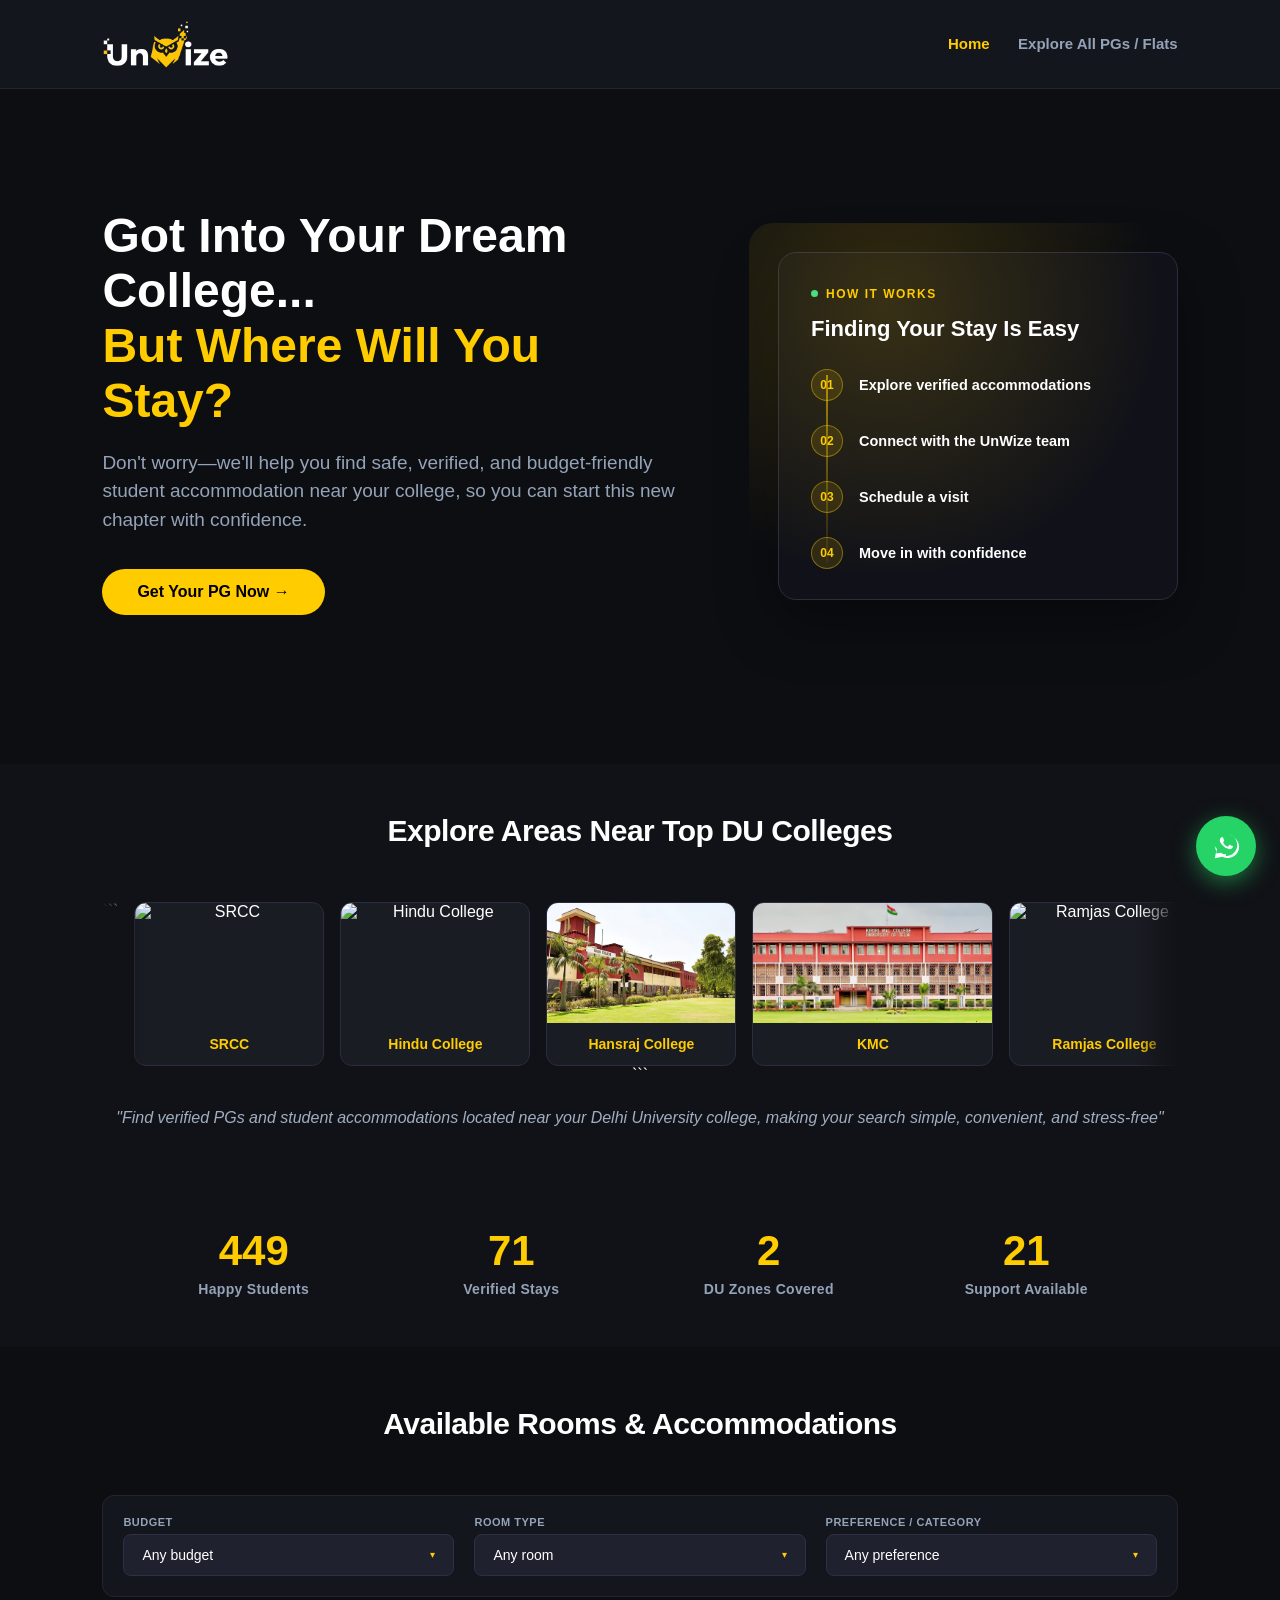
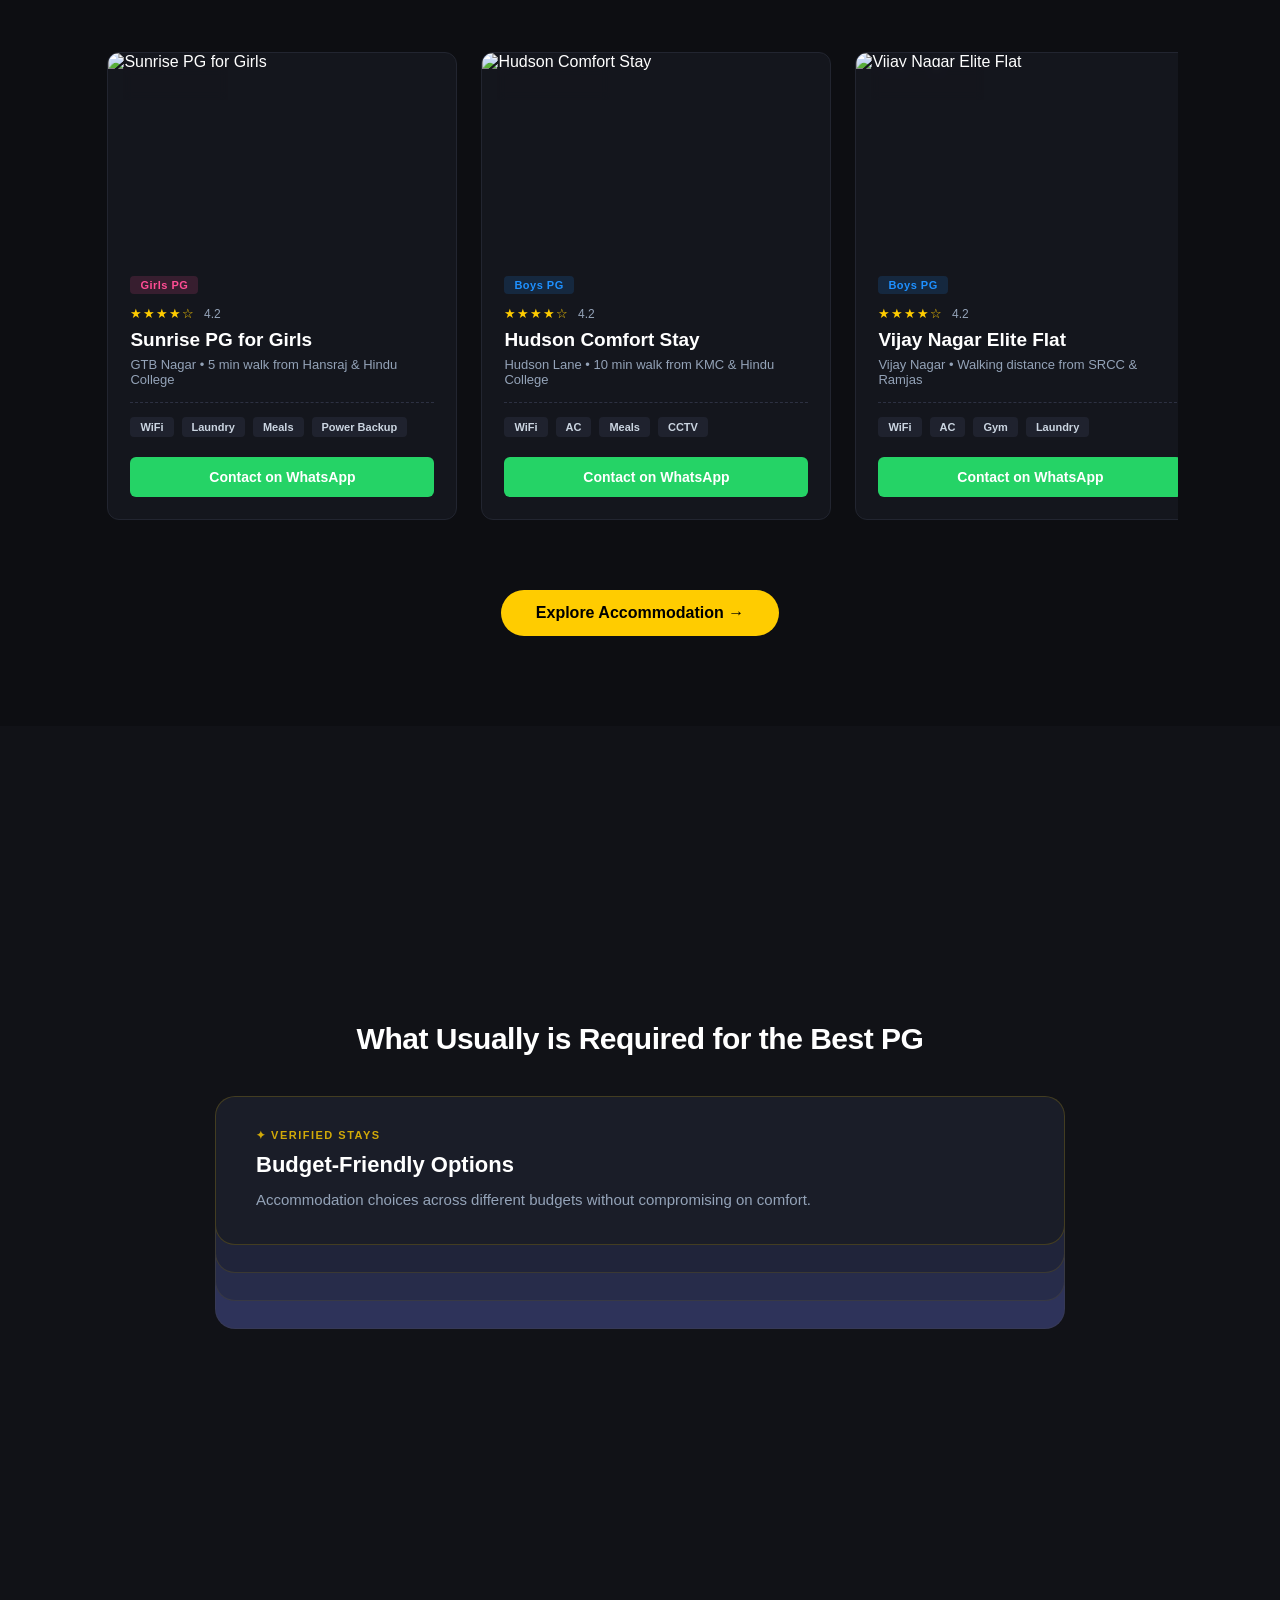
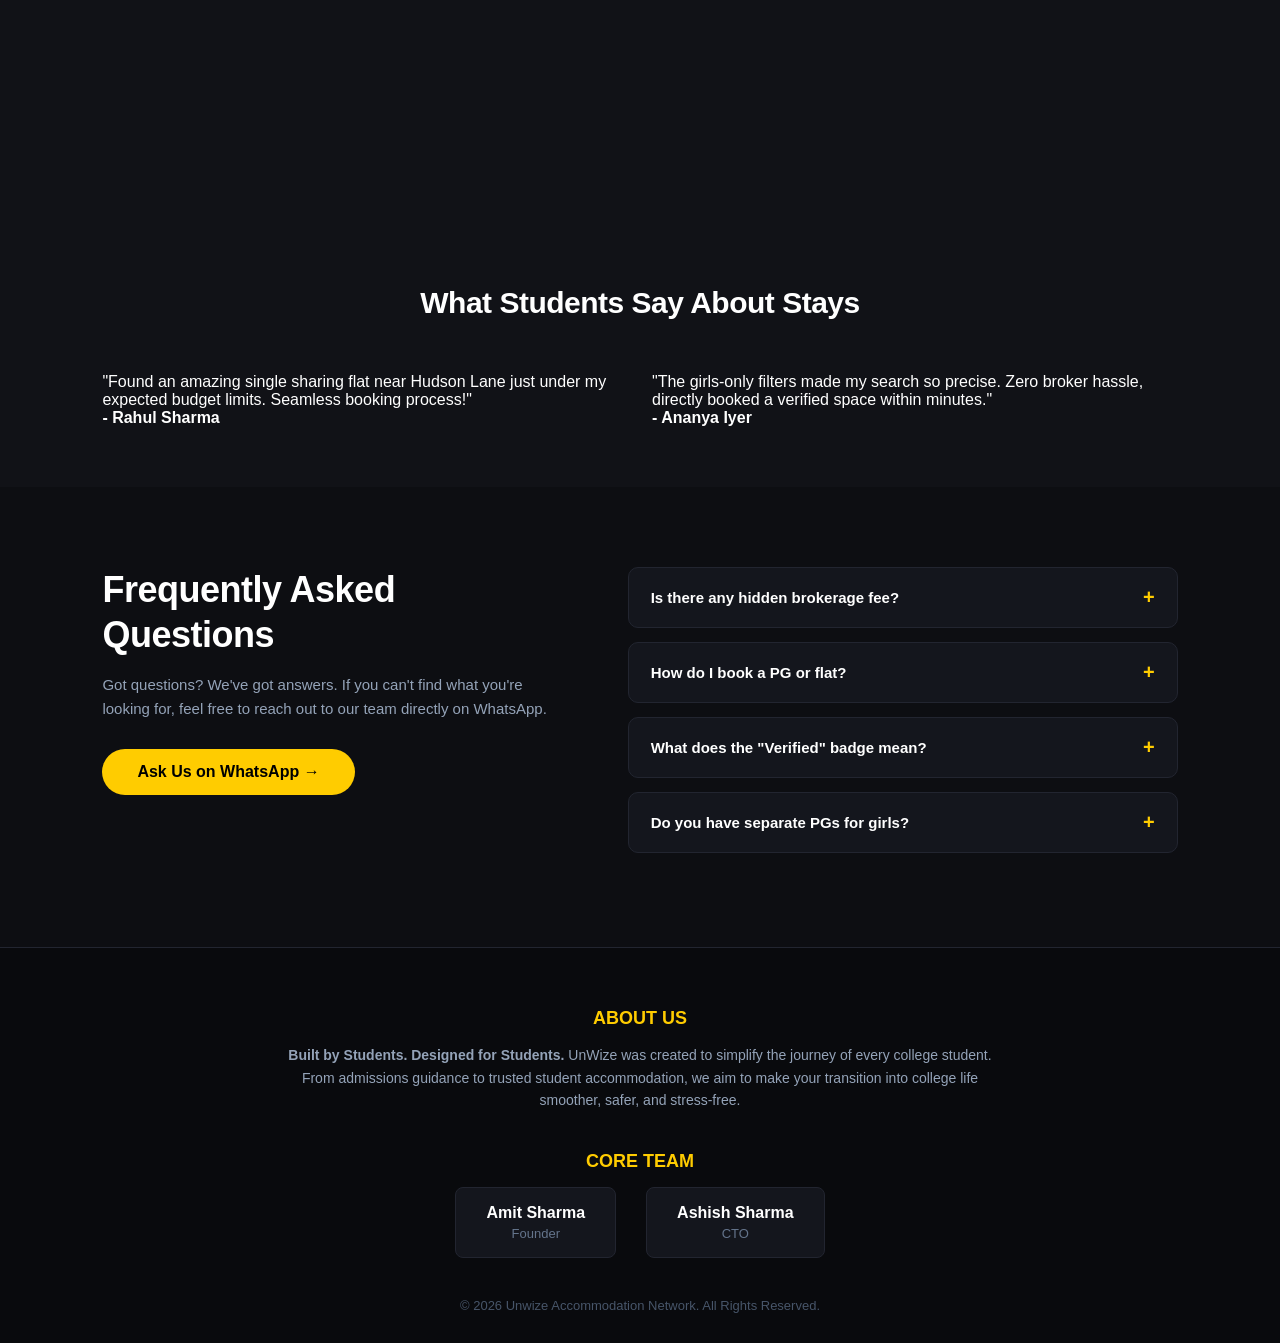
==== commit b148850c: "feat: implement real-time scroll-driven deck animation for linear pile/spread" ====
--- a/index.html
+++ b/index.html
@@ -230,28 +230,30 @@
     </div>
   </section>
 
-  <section class="features">
-    <h2 class="reveal">What Usually is Required for the Best PG</h2>
-    <div class="features-deck" id="featuresDeck">
-      <div class="feature-card" data-index="0">
-        <span class="feature-label">✦ VERIFIED STAYS</span>
-        <h3>Budget-Friendly Options</h3>
-        <p>Accommodation choices across different budgets without compromising on comfort.</p>
-      </div>
-      <div class="feature-card" data-index="1">
-        <span class="feature-label">✦ LOCATION</span>
-        <h3>Near Your College</h3>
-        <p>Save massive hours in daily travel. Stays situated at walking distances from top DU campuses.</p>
-      </div>
-      <div class="feature-card" data-index="2">
-        <span class="feature-label">✦ AMENITIES</span>
-        <h3>Basic Amenities Included</h3>
-        <p>High-speed Wi-Fi, laundry systems, delicious fooding, and 24/7 electricity backup provisions.</p>
-      </div>
-      <div class="feature-card" data-index="3">
-        <span class="feature-label">✦ SECURITY</span>
-        <h3>Safe &amp; Secure</h3>
-        <p>Verified properties with security measures for your peace of mind.</p>
+  <section class="features" id="featuresSection">
+    <div class="features-sticky">
+      <h2 class="reveal">What Usually is Required for the Best PG</h2>
+      <div class="features-deck" id="featuresDeck">
+        <div class="feature-card" data-index="0">
+          <span class="feature-label">✦ VERIFIED STAYS</span>
+          <h3>Budget-Friendly Options</h3>
+          <p>Accommodation choices across different budgets without compromising on comfort.</p>
+        </div>
+        <div class="feature-card" data-index="1">
+          <span class="feature-label">✦ LOCATION</span>
+          <h3>Near Your College</h3>
+          <p>Save massive hours in daily travel. Stays situated at walking distances from top DU campuses.</p>
+        </div>
+        <div class="feature-card" data-index="2">
+          <span class="feature-label">✦ AMENITIES</span>
+          <h3>Basic Amenities Included</h3>
+          <p>High-speed Wi-Fi, laundry systems, delicious fooding, and 24/7 electricity backup provisions.</p>
+        </div>
+        <div class="feature-card" data-index="3">
+          <span class="feature-label">✦ SECURITY</span>
+          <h3>Safe &amp; Secure</h3>
+          <p>Verified properties with security measures for your peace of mind.</p>
+        </div>
       </div>
     </div>
   </section>
--- a/style.css
+++ b/style.css
@@ -50,7 +50,7 @@
 }
 
 .logo-img {
-  height: 52px;
+  height: 48px;
   width: auto;
   display: block;
 }
@@ -607,14 +607,30 @@
 }
 
 /* OTHER MODULES */
+/* ===== FEATURES SECTION — scroll-driven deck ===== */
 .features {
   background-color: #111217;
-  padding: 80px 8% 60px;
-}
-
-.features h2 {
+  /* tall so scroll drives the animation; sticky content stays pinned */
+  height: 300vh;
+}
+
+/* sticky inner wrapper — stays pinned while scrolling through .features */
+.features-sticky {
+  position: sticky;
+  top: 0;
+  height: 100vh;
+  display: flex;
+  flex-direction: column;
+  justify-content: center;
+  align-items: center;
+  padding: 0 8%;
+  overflow: hidden;
+}
+
+.features-sticky h2 {
   text-align: center;
-  margin-bottom: 48px;
+  margin-bottom: 40px;
+  flex-shrink: 0;
 }
 
 .reviews {
@@ -627,8 +643,7 @@
   position: relative;
   width: 100%;
   max-width: 850px;
-  margin: 0 auto;
-  /* height is set by JS after measuring cards */
+  /* height set by JS — no transition needed, JS sets it every scroll frame */
 }
 
 /* INDIVIDUAL CARDS - absolutely stacked at top */
@@ -642,6 +657,7 @@
   border: 1px solid rgba(255,255,255,0.06);
   will-change: transform;
   overflow: hidden;
+  /* NO transition — scroll controls position directly for smooth real-time feel */
 }
 
 /* Staggered dark backgrounds */
@@ -650,14 +666,8 @@
 .feature-card:nth-child(3) { background: #272c4a; z-index: 2; border-color: rgba(255,204,0,0.08); }
 .feature-card:nth-child(4) { background: #2e335a; z-index: 1; border-color: rgba(255,204,0,0.04); }
 
-/* Smooth spread transition triggered by JS adding .spread class */
-.features-deck.spread .feature-card {
-  transition: transform 0.65s cubic-bezier(0.4, 0, 0.2, 1);
-}
-.features-deck.spread .feature-card:nth-child(1) { transition-delay: 0s; }
-.features-deck.spread .feature-card:nth-child(2) { transition-delay: 0.08s; }
-.features-deck.spread .feature-card:nth-child(3) { transition-delay: 0.16s; }
-.features-deck.spread .feature-card:nth-child(4) { transition-delay: 0.24s; }
+
+
 
 .feature-label {
   display: block;
@@ -954,7 +964,7 @@
     backdrop-filter: blur(10px);
   }
   .logo-img {
-    height: 42px !important;
+    height: 38px !important;
   }
   nav {
     display: flex;
@@ -1159,12 +1169,18 @@
   }
 
   .features {
-    padding: 60px 5% 40px;
-  }
-
-  .features h2 {
-    font-size: 22px;
-    margin-bottom: 32px;
+    /* Keep tall for scroll animation, but less than desktop */
+    height: 250vh;
+  }
+
+  .features-sticky {
+    padding: 0 5%;
+    justify-content: center;
+  }
+
+  .features-sticky h2 {
+    font-size: 20px;
+    margin-bottom: 28px;
   }
 
   .features-deck {
@@ -1183,6 +1199,7 @@
   .feature-card p {
     font-size: 13.5px;
   }
+
 
   .team-grid {
     gap: 12px;
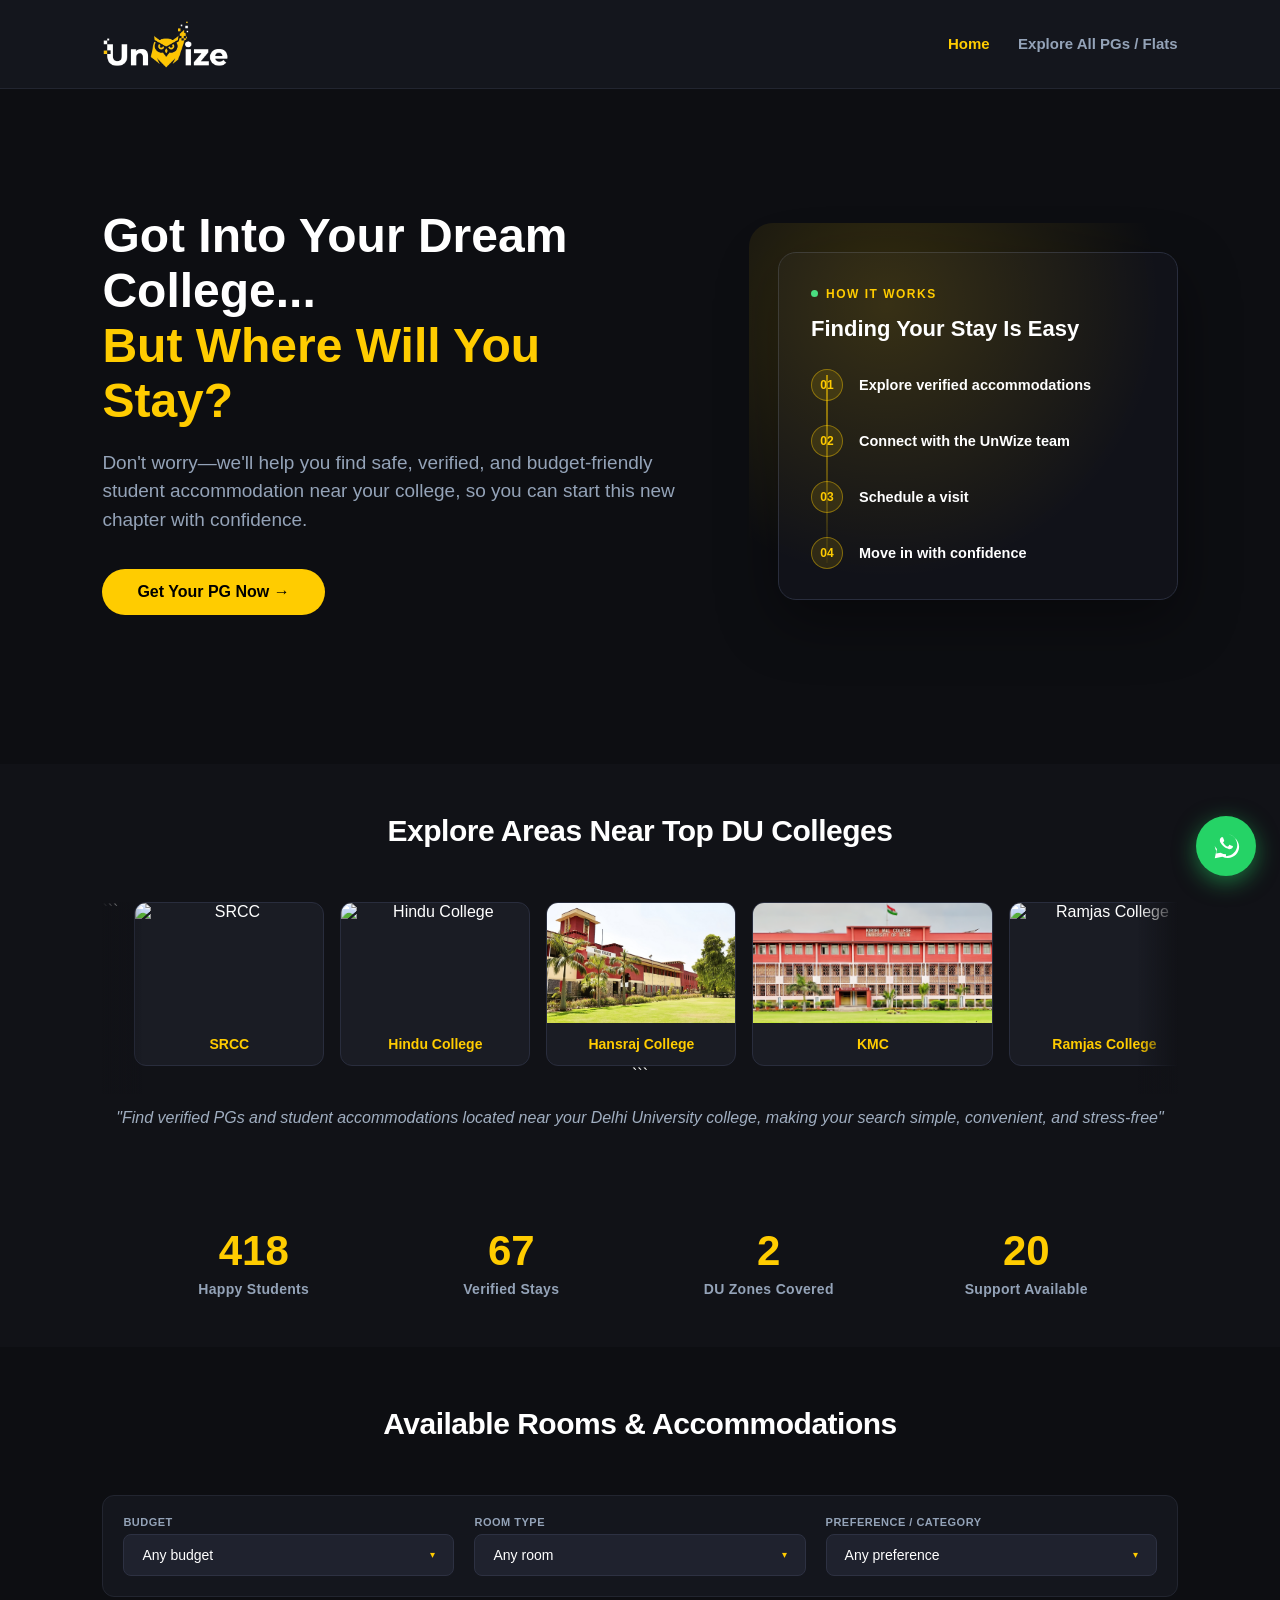
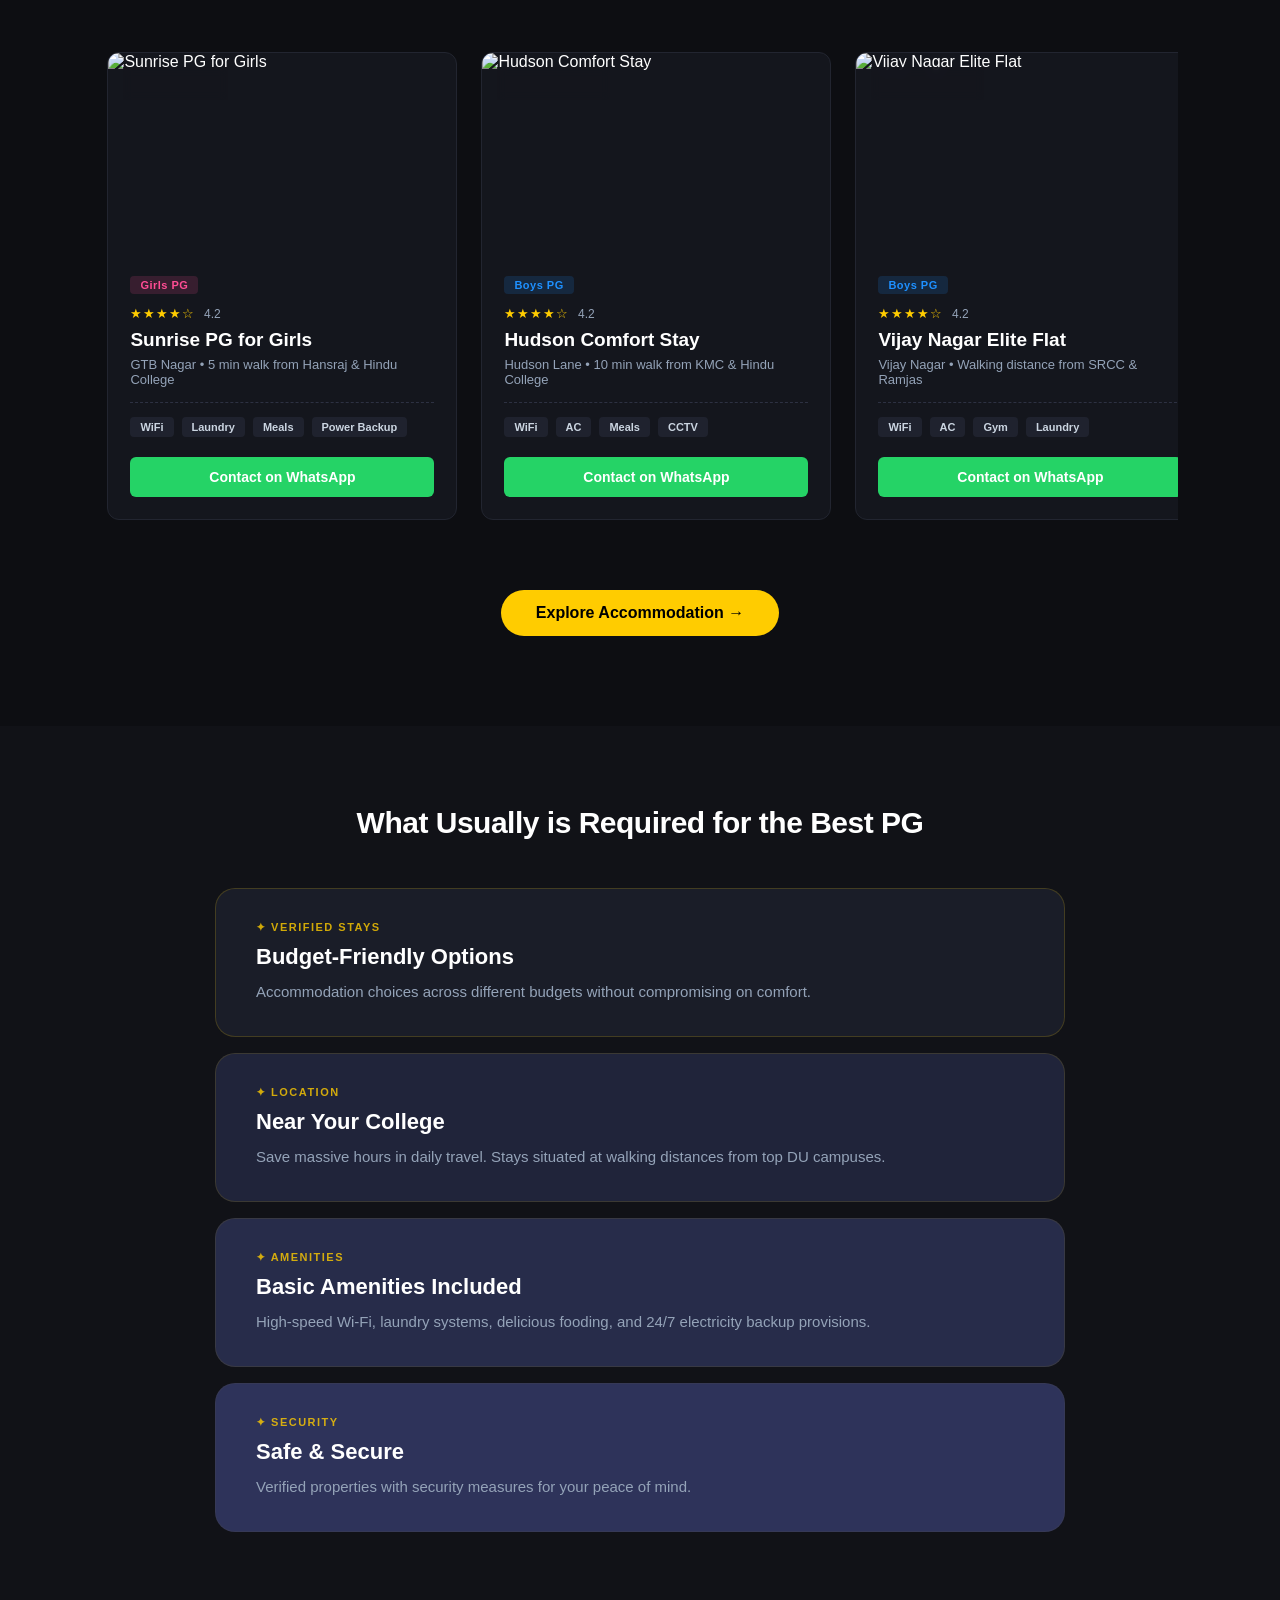
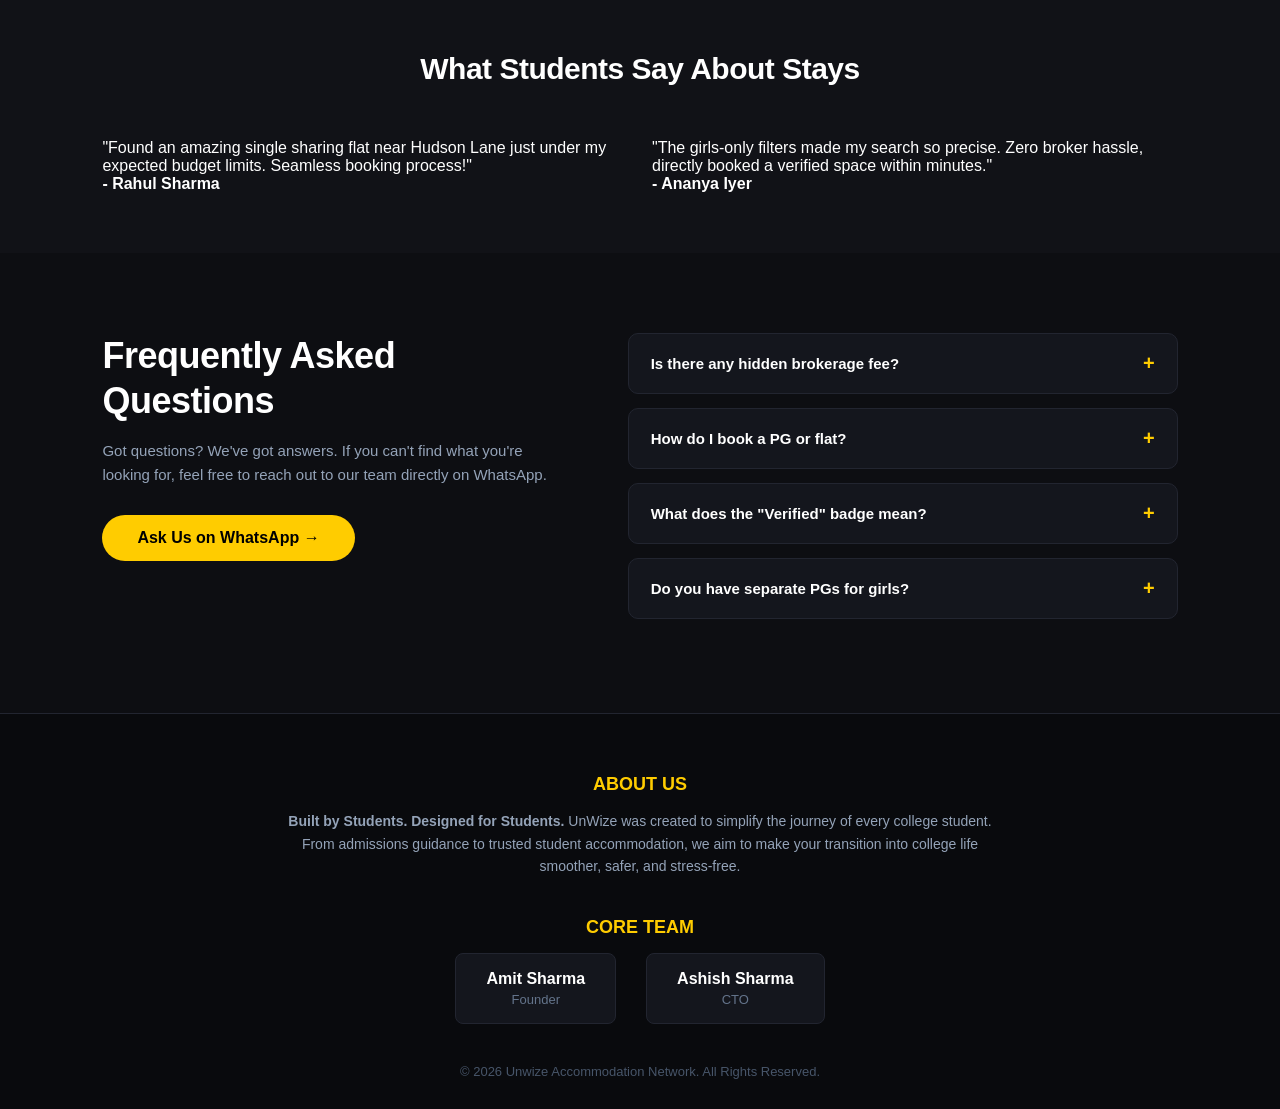
==== commit c30ee31f: "Revert "feat: implement real-time scroll-driven deck animation for linear pile/spread" This reverts " ====
--- a/index.html
+++ b/index.html
@@ -230,30 +230,28 @@
     </div>
   </section>
 
-  <section class="features" id="featuresSection">
-    <div class="features-sticky">
-      <h2 class="reveal">What Usually is Required for the Best PG</h2>
-      <div class="features-deck" id="featuresDeck">
-        <div class="feature-card" data-index="0">
-          <span class="feature-label">✦ VERIFIED STAYS</span>
-          <h3>Budget-Friendly Options</h3>
-          <p>Accommodation choices across different budgets without compromising on comfort.</p>
-        </div>
-        <div class="feature-card" data-index="1">
-          <span class="feature-label">✦ LOCATION</span>
-          <h3>Near Your College</h3>
-          <p>Save massive hours in daily travel. Stays situated at walking distances from top DU campuses.</p>
-        </div>
-        <div class="feature-card" data-index="2">
-          <span class="feature-label">✦ AMENITIES</span>
-          <h3>Basic Amenities Included</h3>
-          <p>High-speed Wi-Fi, laundry systems, delicious fooding, and 24/7 electricity backup provisions.</p>
-        </div>
-        <div class="feature-card" data-index="3">
-          <span class="feature-label">✦ SECURITY</span>
-          <h3>Safe &amp; Secure</h3>
-          <p>Verified properties with security measures for your peace of mind.</p>
-        </div>
+  <section class="features">
+    <h2 class="reveal">What Usually is Required for the Best PG</h2>
+    <div class="features-deck" id="featuresDeck">
+      <div class="feature-card" data-index="0">
+        <span class="feature-label">✦ VERIFIED STAYS</span>
+        <h3>Budget-Friendly Options</h3>
+        <p>Accommodation choices across different budgets without compromising on comfort.</p>
+      </div>
+      <div class="feature-card" data-index="1">
+        <span class="feature-label">✦ LOCATION</span>
+        <h3>Near Your College</h3>
+        <p>Save massive hours in daily travel. Stays situated at walking distances from top DU campuses.</p>
+      </div>
+      <div class="feature-card" data-index="2">
+        <span class="feature-label">✦ AMENITIES</span>
+        <h3>Basic Amenities Included</h3>
+        <p>High-speed Wi-Fi, laundry systems, delicious fooding, and 24/7 electricity backup provisions.</p>
+      </div>
+      <div class="feature-card" data-index="3">
+        <span class="feature-label">✦ SECURITY</span>
+        <h3>Safe &amp; Secure</h3>
+        <p>Verified properties with security measures for your peace of mind.</p>
       </div>
     </div>
   </section>
--- a/style.css
+++ b/style.css
@@ -607,30 +607,14 @@
 }
 
 /* OTHER MODULES */
-/* ===== FEATURES SECTION — scroll-driven deck ===== */
 .features {
   background-color: #111217;
-  /* tall so scroll drives the animation; sticky content stays pinned */
-  height: 300vh;
-}
-
-/* sticky inner wrapper — stays pinned while scrolling through .features */
-.features-sticky {
-  position: sticky;
-  top: 0;
-  height: 100vh;
-  display: flex;
-  flex-direction: column;
-  justify-content: center;
-  align-items: center;
-  padding: 0 8%;
-  overflow: hidden;
-}
-
-.features-sticky h2 {
+  padding: 80px 8% 60px;
+}
+
+.features h2 {
   text-align: center;
-  margin-bottom: 40px;
-  flex-shrink: 0;
+  margin-bottom: 48px;
 }
 
 .reviews {
@@ -643,7 +627,9 @@
   position: relative;
   width: 100%;
   max-width: 850px;
-  /* height set by JS — no transition needed, JS sets it every scroll frame */
+  margin: 0 auto;
+  /* height is set by JS after measuring cards */
+  transition: height 0.65s cubic-bezier(0.4, 0, 0.2, 1);
 }
 
 /* INDIVIDUAL CARDS - absolutely stacked at top */
@@ -657,7 +643,6 @@
   border: 1px solid rgba(255,255,255,0.06);
   will-change: transform;
   overflow: hidden;
-  /* NO transition — scroll controls position directly for smooth real-time feel */
 }
 
 /* Staggered dark backgrounds */
@@ -666,7 +651,21 @@
 .feature-card:nth-child(3) { background: #272c4a; z-index: 2; border-color: rgba(255,204,0,0.08); }
 .feature-card:nth-child(4) { background: #2e335a; z-index: 1; border-color: rgba(255,204,0,0.04); }
 
-
+/* Smooth spread transition triggered by JS adding .spread class */
+.features-deck.spread .feature-card {
+  transition: transform 0.65s cubic-bezier(0.4, 0, 0.2, 1);
+}
+/* Spread: top card first → bottom card last */
+.features-deck.spread .feature-card:nth-child(1) { transition-delay: 0s; }
+.features-deck.spread .feature-card:nth-child(2) { transition-delay: 0.08s; }
+.features-deck.spread .feature-card:nth-child(3) { transition-delay: 0.16s; }
+.features-deck.spread .feature-card:nth-child(4) { transition-delay: 0.24s; }
+
+/* Collapse: bottom card first → top card last (natural pile feel) */
+.features-deck.spread.collapsing .feature-card:nth-child(1) { transition-delay: 0.24s; }
+.features-deck.spread.collapsing .feature-card:nth-child(2) { transition-delay: 0.16s; }
+.features-deck.spread.collapsing .feature-card:nth-child(3) { transition-delay: 0.08s; }
+.features-deck.spread.collapsing .feature-card:nth-child(4) { transition-delay: 0s; }
 
 
 .feature-label {
@@ -1169,18 +1168,12 @@
   }
 
   .features {
-    /* Keep tall for scroll animation, but less than desktop */
-    height: 250vh;
-  }
-
-  .features-sticky {
-    padding: 0 5%;
-    justify-content: center;
-  }
-
-  .features-sticky h2 {
-    font-size: 20px;
-    margin-bottom: 28px;
+    padding: 60px 5% 40px;
+  }
+
+  .features h2 {
+    font-size: 22px;
+    margin-bottom: 32px;
   }
 
   .features-deck {
@@ -1199,7 +1192,6 @@
   .feature-card p {
     font-size: 13.5px;
   }
-
 
   .team-grid {
     gap: 12px;
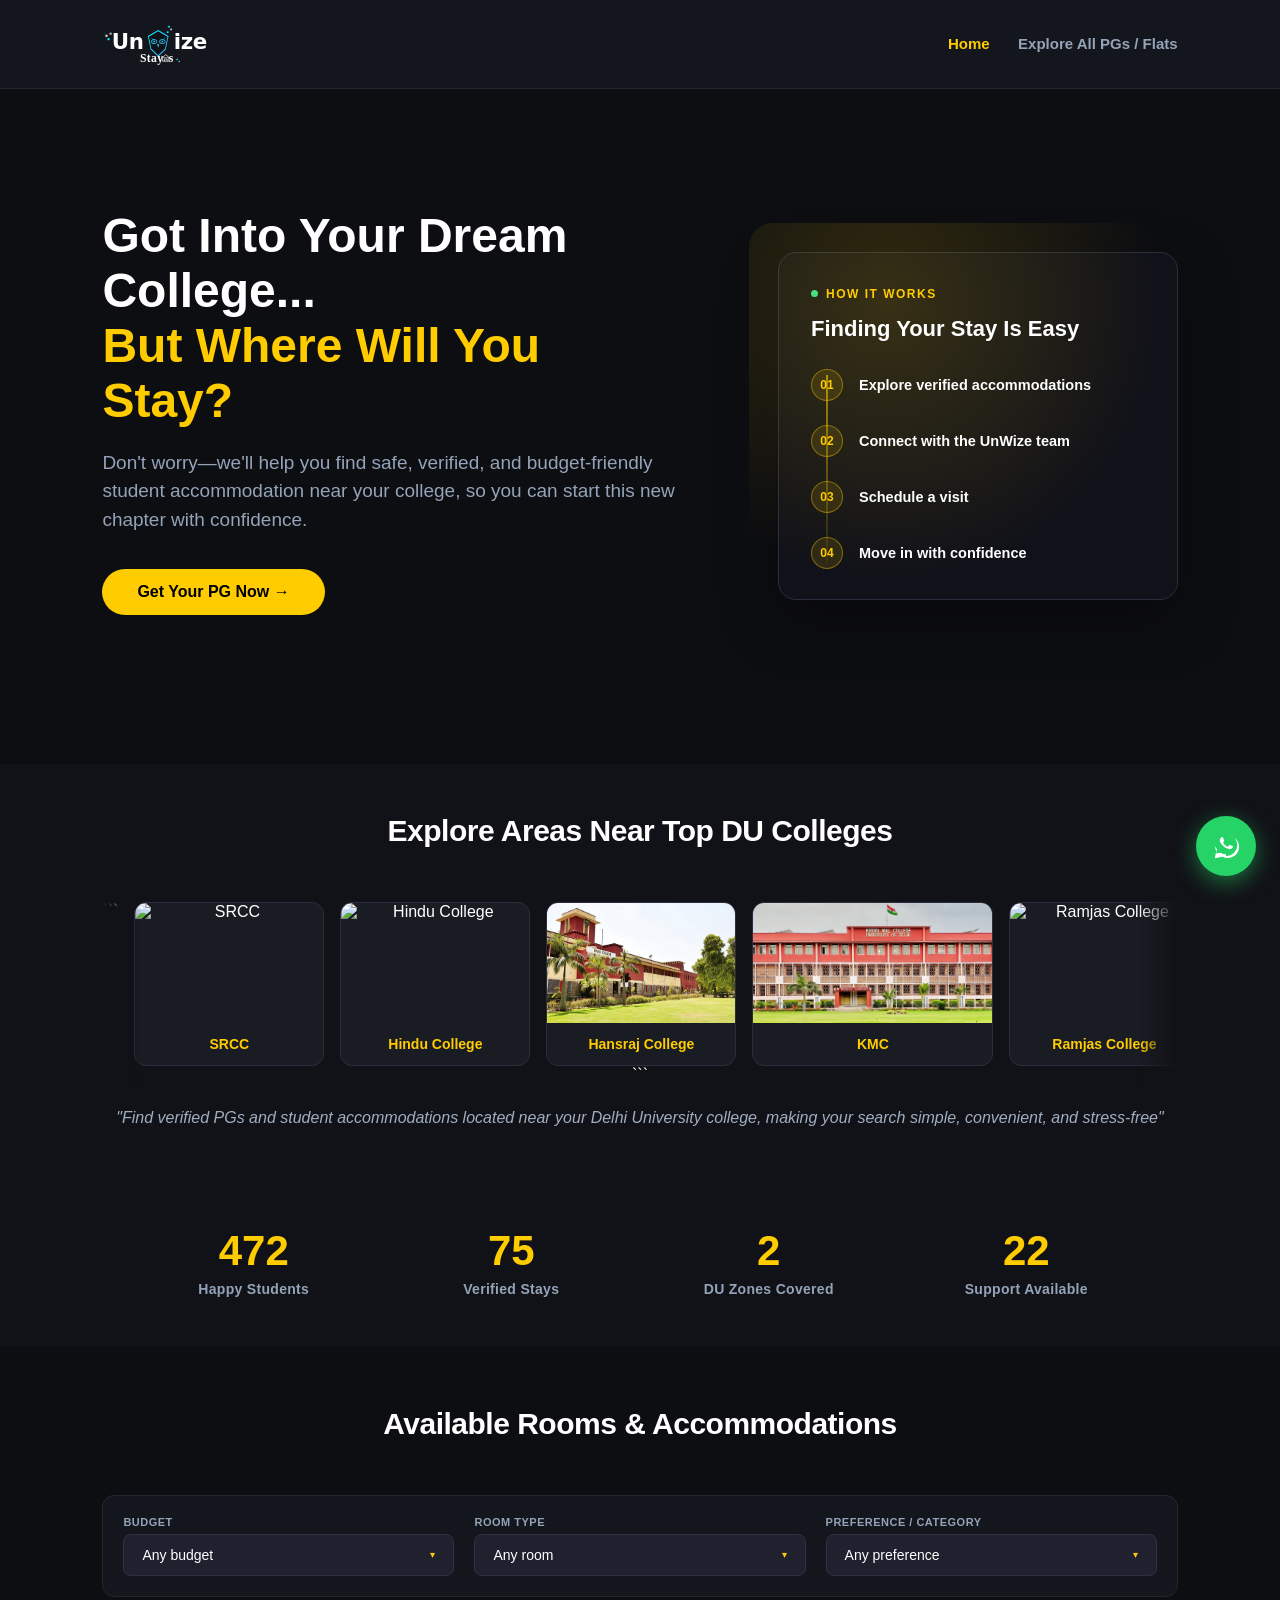
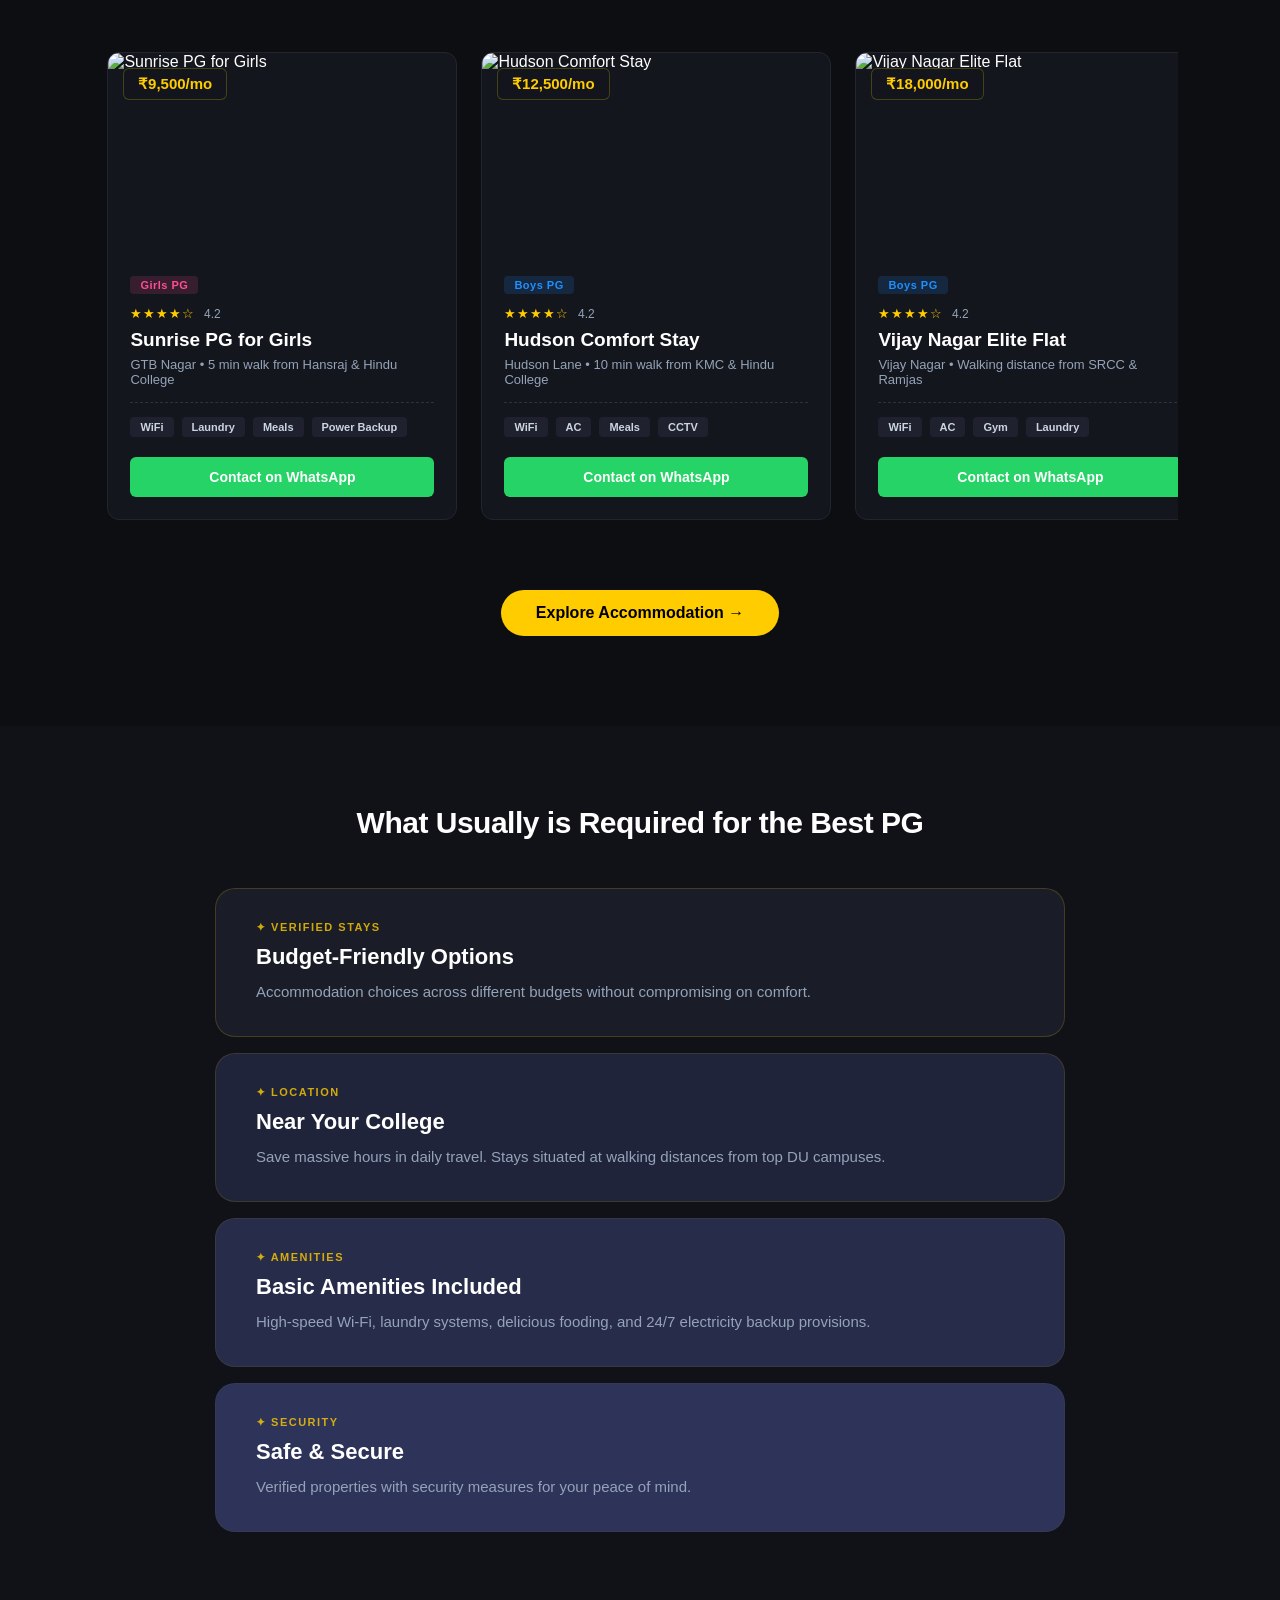
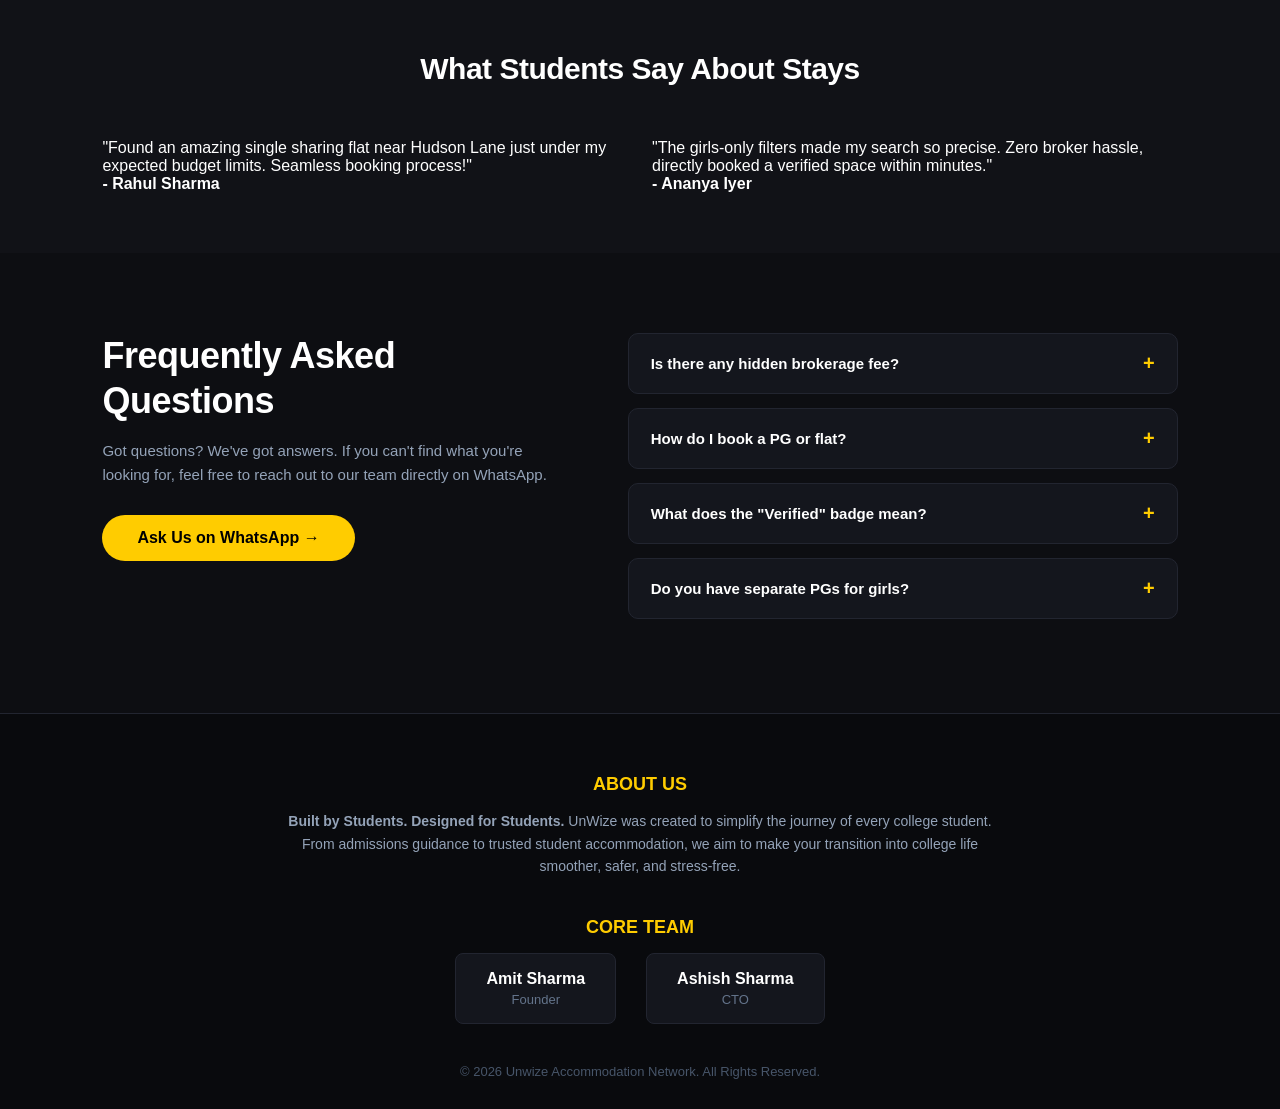
==== commit 76c5cd4e: "design: replace brand logo with high-quality transparent vector logo matching project theme" ====
--- a/index.html
+++ b/index.html
@@ -9,7 +9,7 @@
 <body>
 
   <header>
-    <div class="logo"><img src="images/logo.png" alt="Unwize" class="logo-img"></div>
+    <div class="logo"><img src="images/logo.svg" alt="Unwize" class="logo-img"></div>
     <nav>
       <a href="index.html" class="active-link">Home</a>
       <a href="listings.html">Explore All PGs / Flats</a>
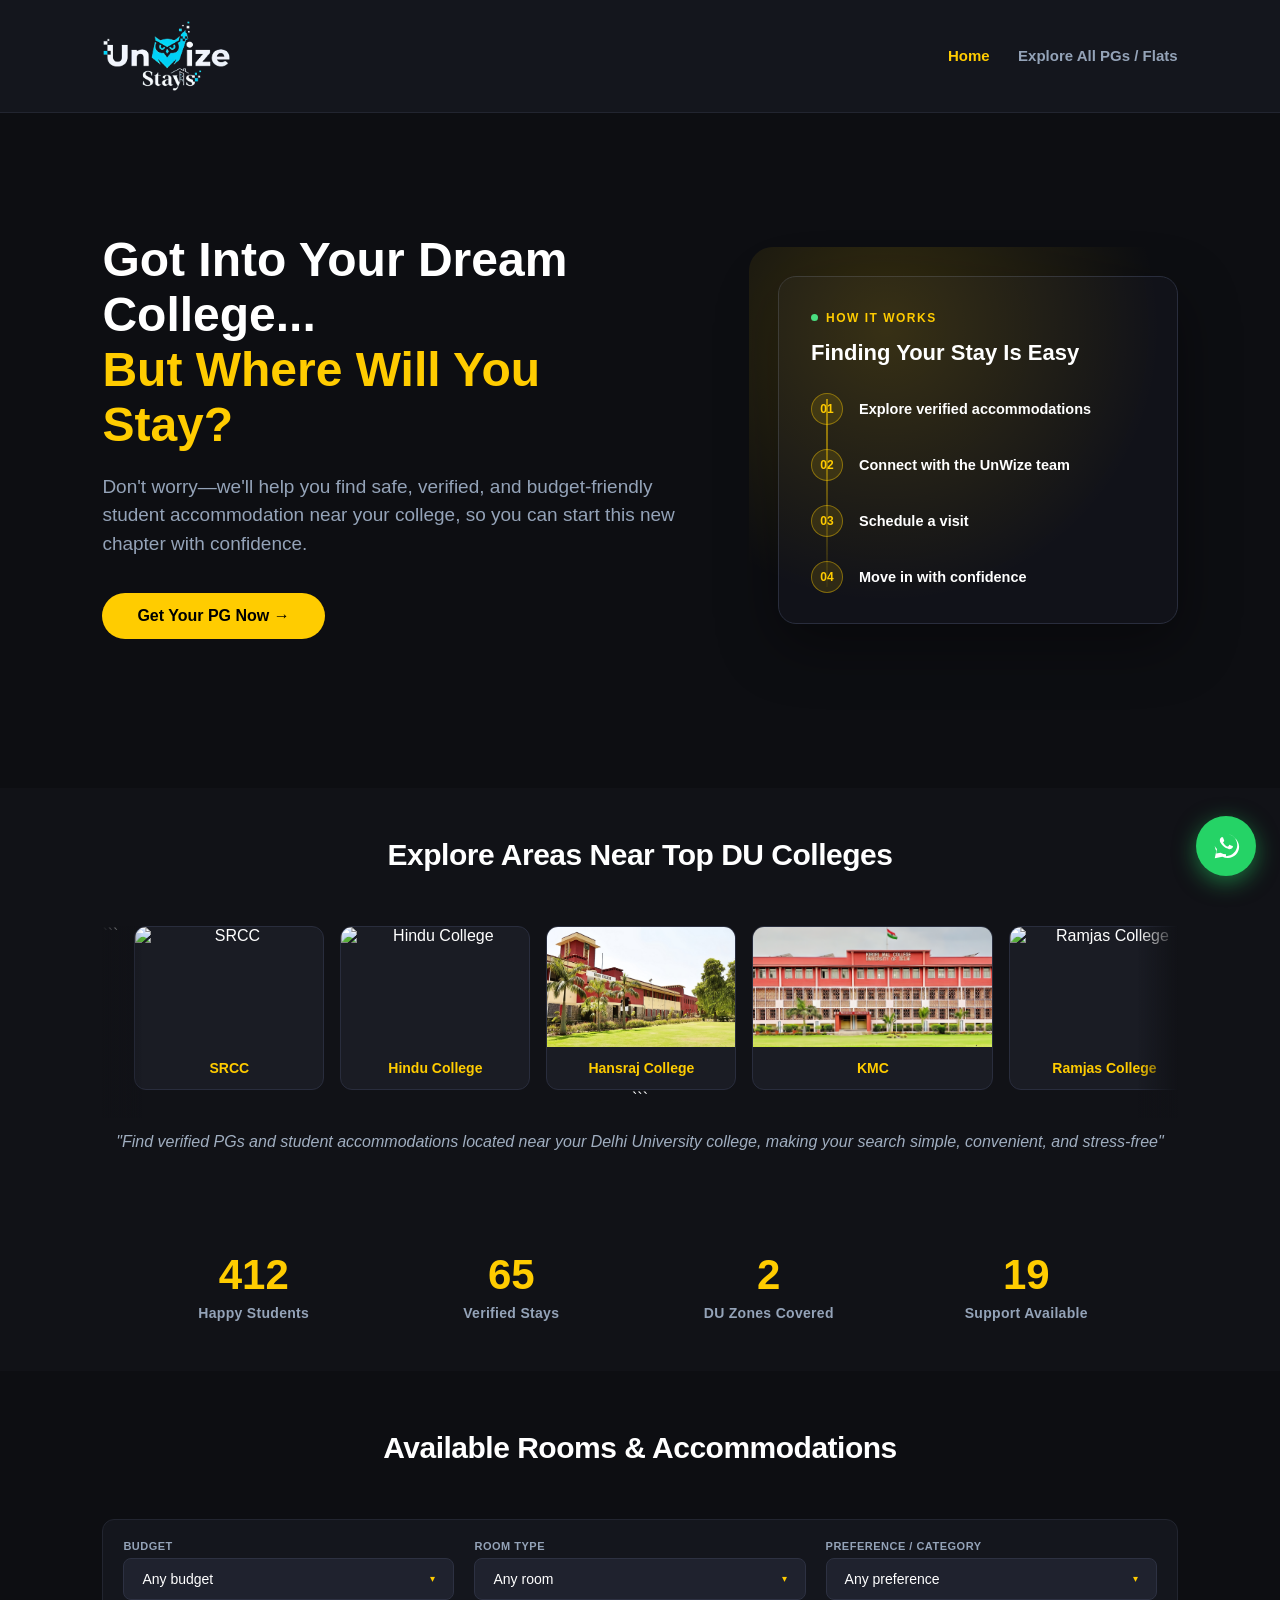
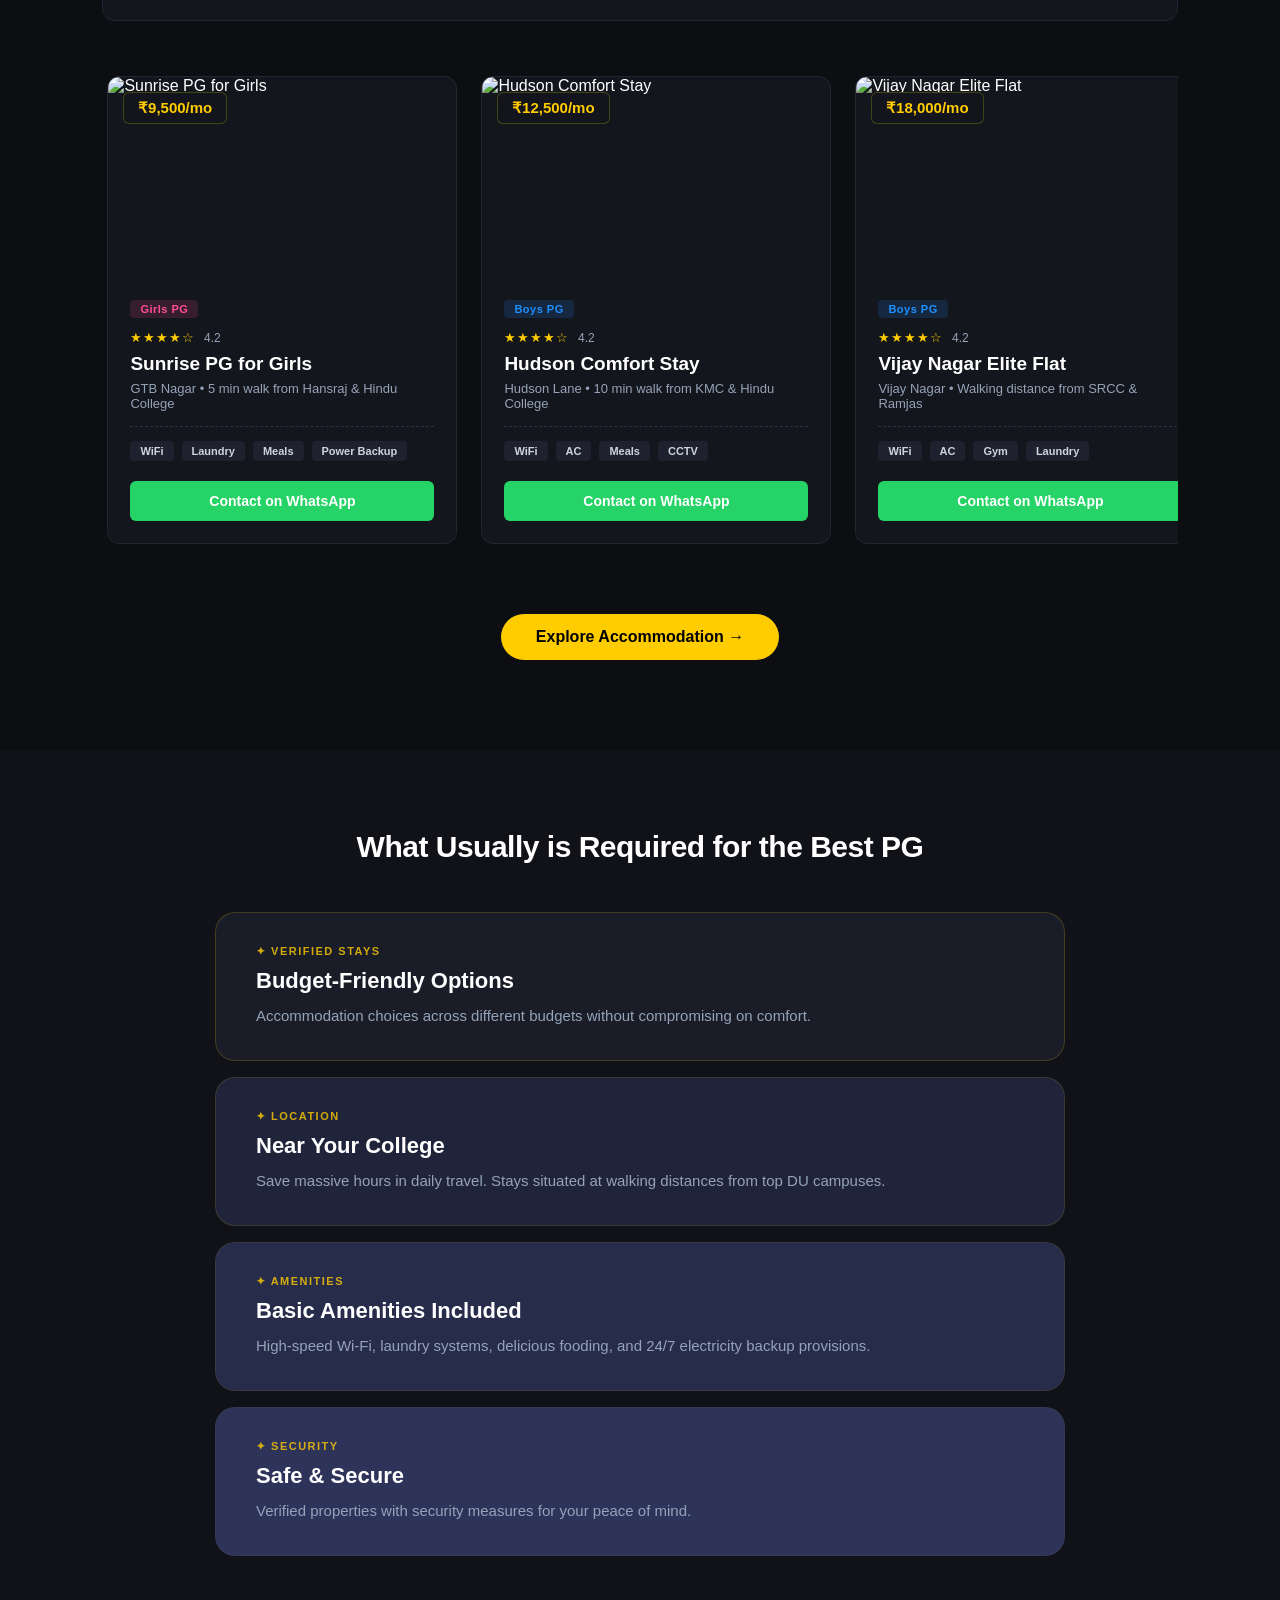
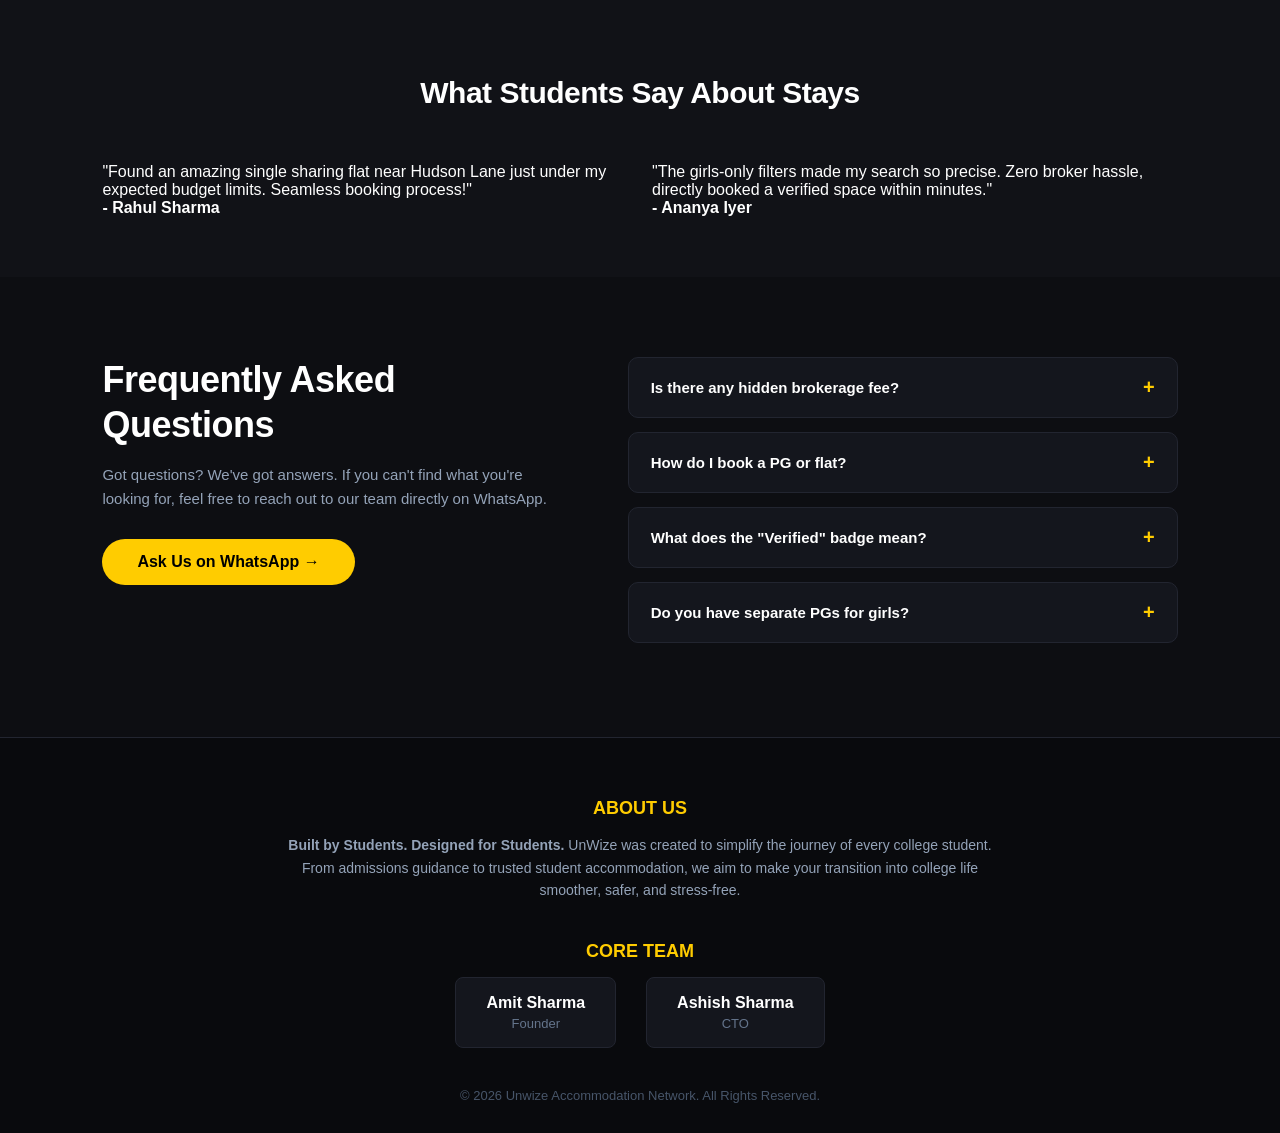
==== commit deddeeff: "design: use exact transparent png version of original uploaded logo and adjust height in header" ====
--- a/index.html
+++ b/index.html
@@ -9,7 +9,7 @@
 <body>
 
   <header>
-    <div class="logo"><img src="images/logo.svg" alt="Unwize" class="logo-img"></div>
+    <div class="logo"><img src="images/logo.png" alt="Unwize" class="logo-img"></div>
     <nav>
       <a href="index.html" class="active-link">Home</a>
       <a href="listings.html">Explore All PGs / Flats</a>
--- a/style.css
+++ b/style.css
@@ -50,7 +50,7 @@
 }
 
 .logo-img {
-  height: 48px;
+  height: 72px;
   width: auto;
   display: block;
 }
@@ -963,7 +963,7 @@
     backdrop-filter: blur(10px);
   }
   .logo-img {
-    height: 38px !important;
+    height: 56px !important;
   }
   nav {
     display: flex;
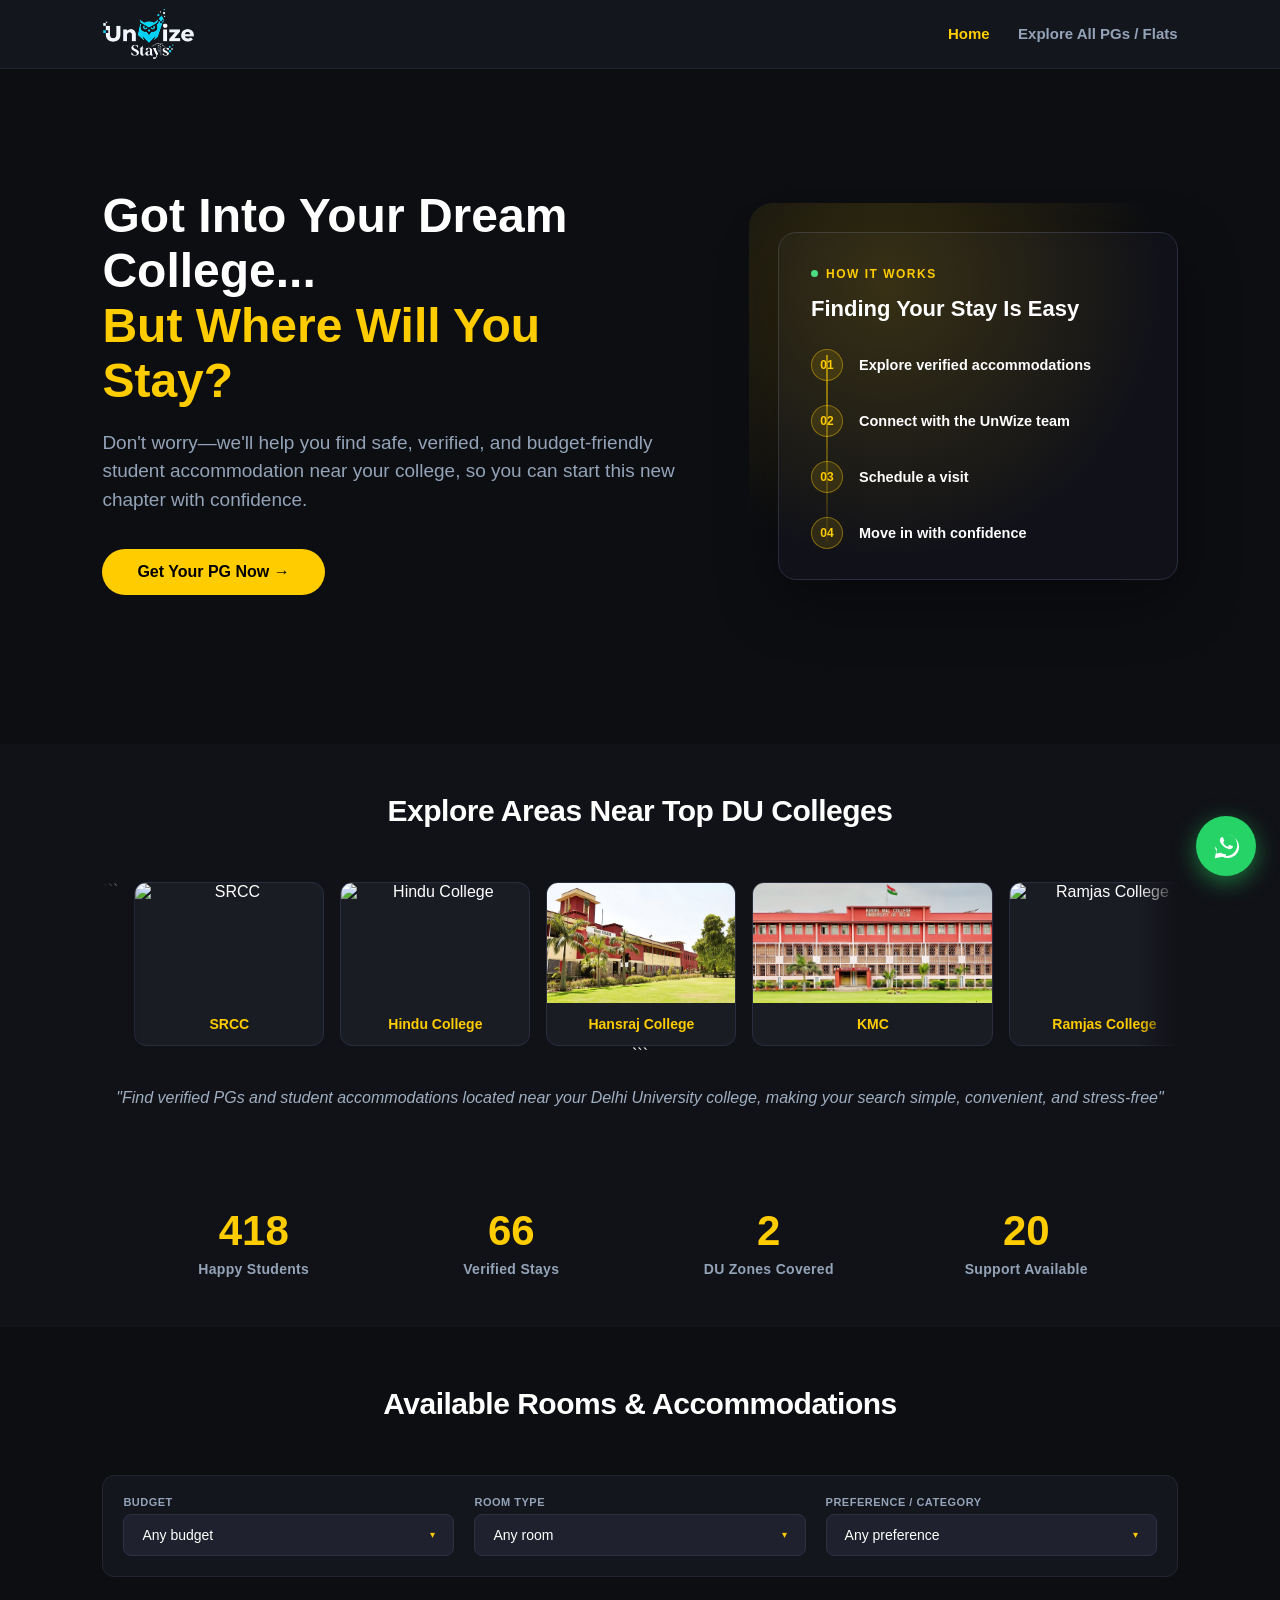
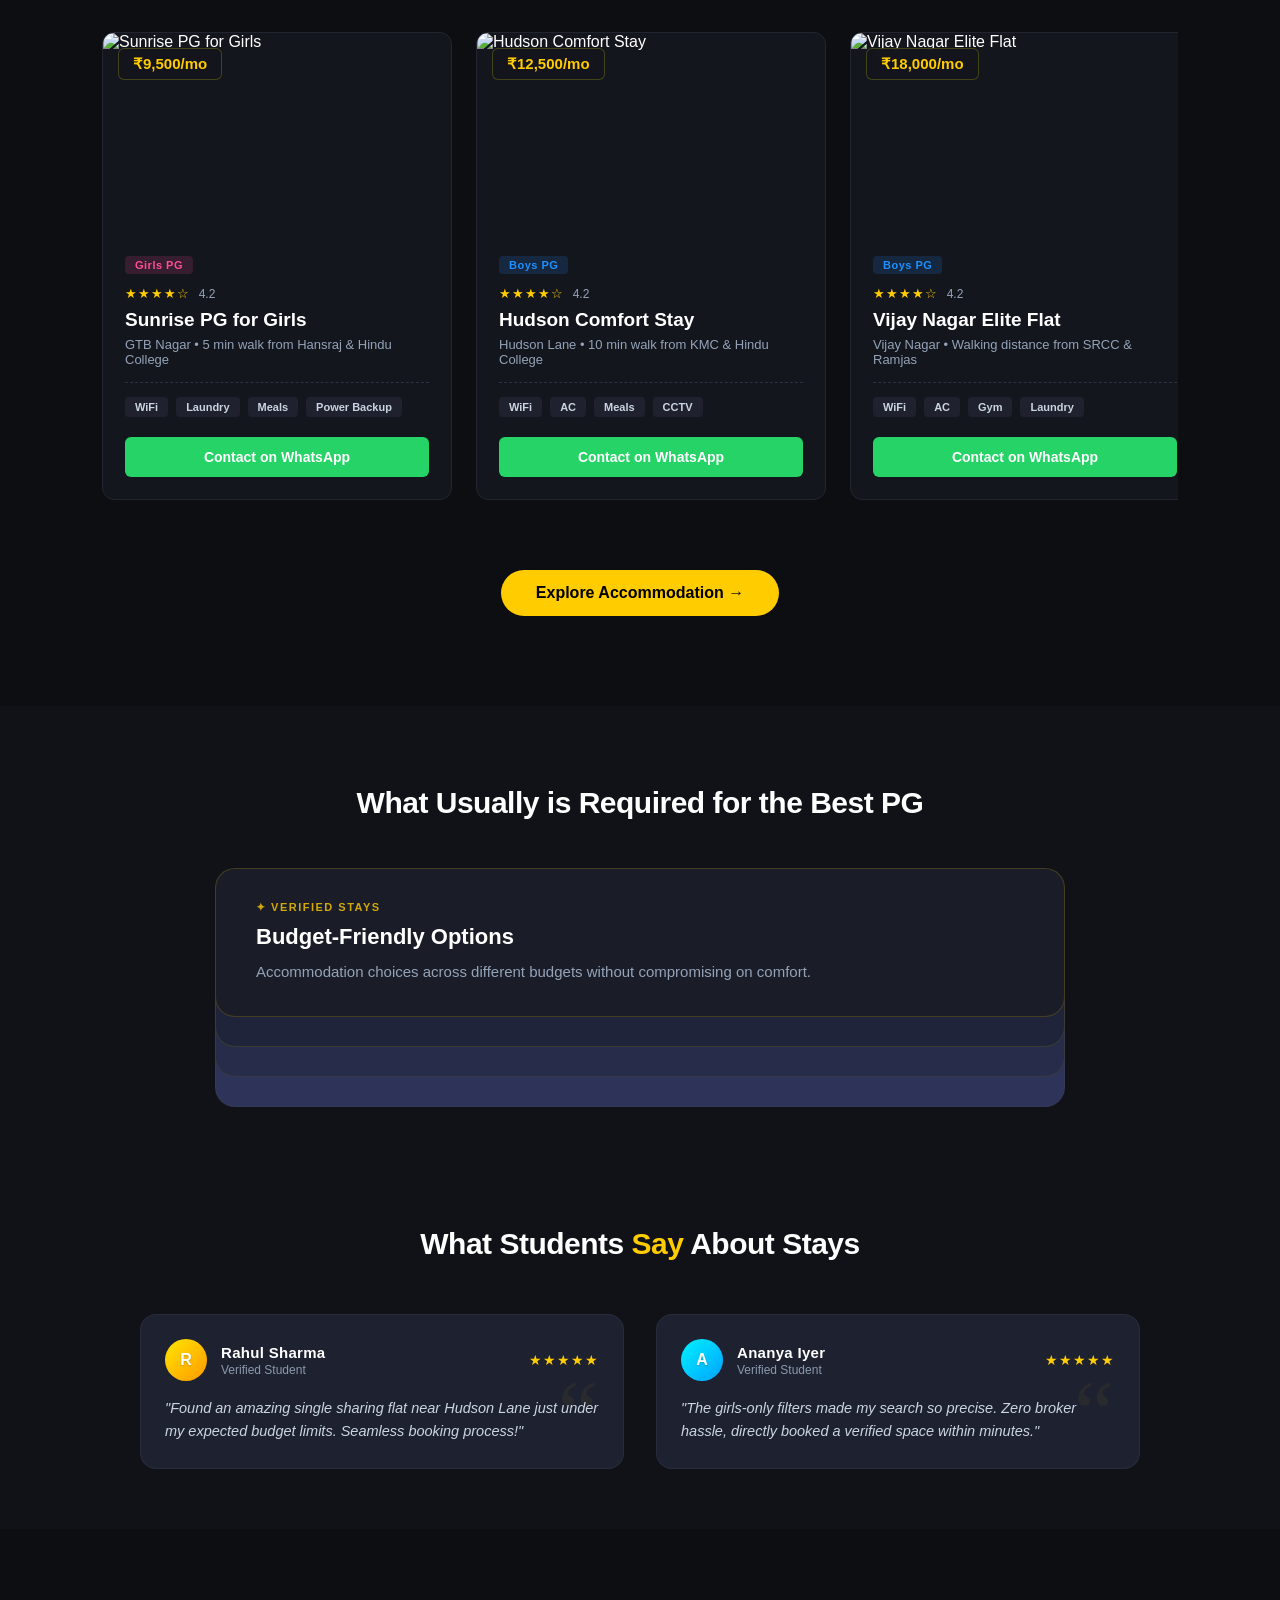
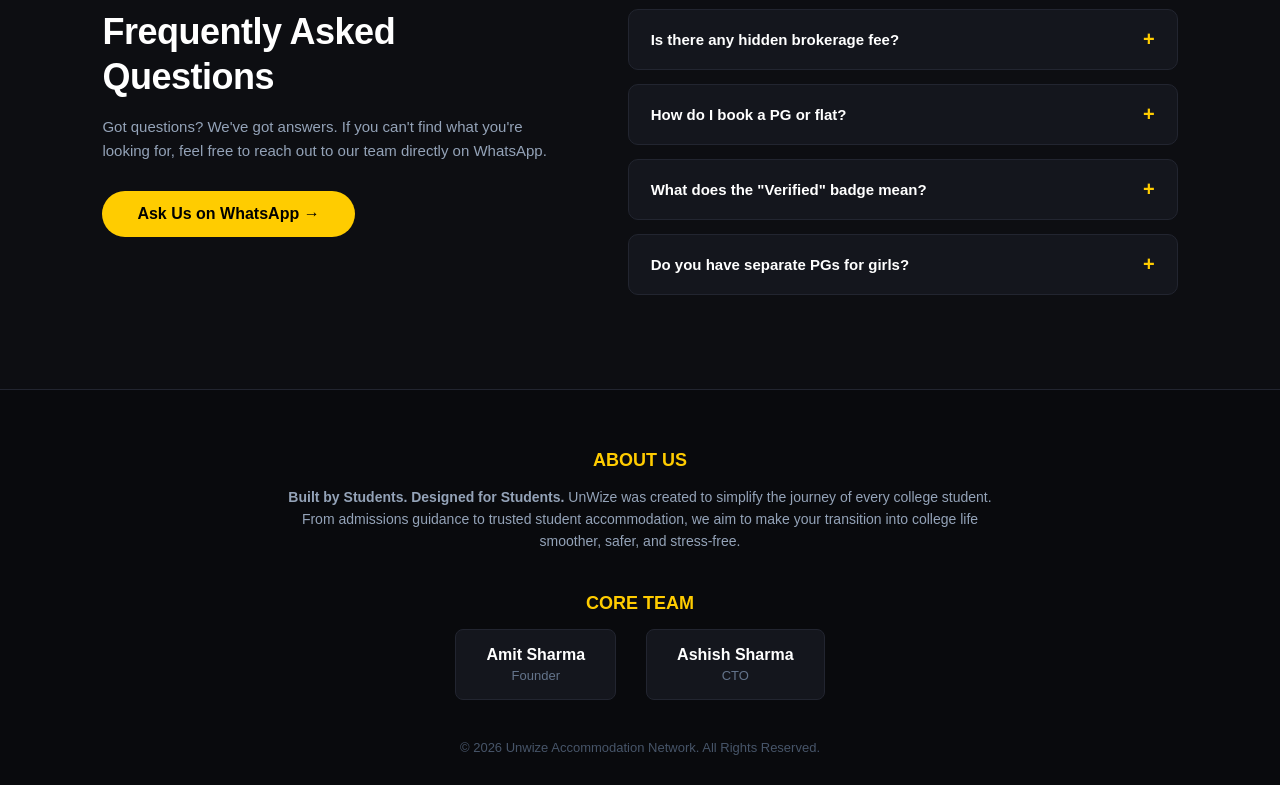
==== commit ca10f365: "design: complete overhaul of reviews section with profile headers, gradients, stars and cache bustin" ====
--- a/index.html
+++ b/index.html
@@ -4,7 +4,7 @@
   <meta charset="UTF-8">
   <meta name="viewport" content="width=device-width, initial-scale=1.0">
   <title>Unwize - Find Your Perfect PG & Flat near DU</title>
-  <link rel="stylesheet" href="style.css">
+  <link rel="stylesheet" href="style.css?v=1.3">
 </head>
 <body>
 
@@ -257,15 +257,29 @@
   </section>
 
   <section class="reviews">
-    <h2 class="reveal">What Students Say About Stays</h2>
+    <h2 class="reveal">What Students <span class="text-gold">Say</span> About Stays</h2>
     <div class="reviews-grid">
       <div class="review-box reveal">
-        <p>"Found an amazing single sharing flat near Hudson Lane just under my expected budget limits. Seamless booking process!"</p>
-        <h4>- Rahul Sharma</h4>
+        <div class="review-header">
+          <div class="avatar gradient-gold">R</div>
+          <div class="user-info-row">
+            <h4>Rahul Sharma</h4>
+            <span class="user-status">Verified Student</span>
+          </div>
+          <span class="stars">★★★★★</span>
+        </div>
+        <p class="review-text">"Found an amazing single sharing flat near Hudson Lane just under my expected budget limits. Seamless booking process!"</p>
       </div>
       <div class="review-box reveal">
-        <p>"The girls-only filters made my search so precise. Zero broker hassle, directly booked a verified space within minutes."</p>
-        <h4>- Ananya Iyer</h4>
+        <div class="review-header">
+          <div class="avatar gradient-cyan">A</div>
+          <div class="user-info-row">
+            <h4>Ananya Iyer</h4>
+            <span class="user-status">Verified Student</span>
+          </div>
+          <span class="stars">★★★★★</span>
+        </div>
+        <p class="review-text">"The girls-only filters made my search so precise. Zero broker hassle, directly booked a verified space within minutes."</p>
       </div>
     </div>
   </section>
--- a/style.css
+++ b/style.css
@@ -24,7 +24,7 @@
   display: flex;
   justify-content: space-between;
   align-items: center;
-  padding: 20px 8%;
+  padding: 8px 8%;
   background-color: #14161d;
   border-bottom: 1px solid #222530;
   position: sticky;
@@ -50,7 +50,7 @@
 }
 
 .logo-img {
-  height: 72px;
+  height: 52px;
   width: auto;
   display: block;
 }
@@ -651,21 +651,10 @@
 .feature-card:nth-child(3) { background: #272c4a; z-index: 2; border-color: rgba(255,204,0,0.08); }
 .feature-card:nth-child(4) { background: #2e335a; z-index: 1; border-color: rgba(255,204,0,0.04); }
 
-/* Smooth spread transition triggered by JS adding .spread class */
-.features-deck.spread .feature-card {
-  transition: transform 0.65s cubic-bezier(0.4, 0, 0.2, 1);
-}
-/* Spread: top card first → bottom card last */
-.features-deck.spread .feature-card:nth-child(1) { transition-delay: 0s; }
-.features-deck.spread .feature-card:nth-child(2) { transition-delay: 0.08s; }
-.features-deck.spread .feature-card:nth-child(3) { transition-delay: 0.16s; }
-.features-deck.spread .feature-card:nth-child(4) { transition-delay: 0.24s; }
-
-/* Collapse: bottom card first → top card last (natural pile feel) */
-.features-deck.spread.collapsing .feature-card:nth-child(1) { transition-delay: 0.24s; }
-.features-deck.spread.collapsing .feature-card:nth-child(2) { transition-delay: 0.16s; }
-.features-deck.spread.collapsing .feature-card:nth-child(3) { transition-delay: 0.08s; }
-.features-deck.spread.collapsing .feature-card:nth-child(4) { transition-delay: 0s; }
+/* Scroll-driven: no CSS transitions — JS controls position per frame */
+.features-deck.scroll-driven .feature-card {
+  transition: none;
+}
 
 
 .feature-label {
@@ -693,8 +682,107 @@
 
 .reviews-grid {
   display: grid;
-  grid-template-columns: repeat(auto-fit, minmax(260px, 1fr));
-  gap: 24px;
+  grid-template-columns: repeat(auto-fit, minmax(320px, 1fr));
+  gap: 32px;
+  max-width: 1000px;
+  margin: 0 auto;
+}
+
+.review-box {
+  background: #1e2230;
+  border: 1px solid rgba(255, 255, 255, 0.05);
+  border-radius: 16px;
+  padding: 24px;
+  position: relative;
+  transition: transform 0.3s ease, border-color 0.3s ease, box-shadow 0.3s ease;
+  text-align: left;
+}
+
+.review-box:hover {
+  transform: translateY(-5px);
+  border-color: rgba(255, 204, 0, 0.3);
+  box-shadow: 0 10px 30px rgba(0, 0, 0, 0.3);
+}
+
+.review-box::before {
+  content: "“";
+  position: absolute;
+  bottom: 10px;
+  right: 25px;
+  font-size: 90px;
+  font-family: Georgia, serif;
+  color: rgba(255, 204, 0, 0.05);
+  line-height: 1;
+  pointer-events: none;
+}
+
+.review-header {
+  display: flex;
+  align-items: center;
+  gap: 14px;
+  margin-bottom: 16px;
+}
+
+.avatar {
+  width: 42px;
+  height: 42px;
+  border-radius: 50%;
+  display: flex;
+  align-items: center;
+  justify-content: center;
+  font-weight: 800;
+  color: #ffffff;
+  font-size: 16px;
+  text-shadow: 0 1px 2px rgba(0,0,0,0.2);
+}
+
+.gradient-gold {
+  background: linear-gradient(135deg, #ffe600, #ff9900);
+}
+
+.gradient-cyan {
+  background: linear-gradient(135deg, #00f2fe, #00a2ff);
+}
+
+.user-info-row {
+  display: flex;
+  flex-direction: column;
+  gap: 2px;
+  flex-grow: 1;
+}
+
+.user-info-row h4 {
+  color: #ffffff;
+  font-size: 15px;
+  font-weight: 700;
+  margin: 0;
+  letter-spacing: 0.3px;
+}
+
+.user-status {
+  color: #8a99ad;
+  font-size: 12px;
+  font-weight: 500;
+}
+
+.stars {
+  color: #ffcc00;
+  font-size: 14px;
+  letter-spacing: 1px;
+}
+
+.review-text {
+  color: #cbd5e1;
+  font-size: 14.5px;
+  line-height: 1.6;
+  font-style: italic;
+  margin: 0;
+  position: relative;
+  z-index: 2;
+}
+
+.text-gold {
+  color: #ffcc00;
 }
 
 /* STATS COUNTERS */
@@ -1100,22 +1188,37 @@
 /* HOME PAGE — HORIZONTAL PG SLIDER */
 
 #listingsContainer {
-  display: flex !important;
+  position: relative;
+  overflow: hidden;
+  padding: 15px 0 30px;
+  width: 100%;
+}
+
+.listings-track {
+  display: flex;
   gap: 24px;
-  overflow-x: auto;
-  scroll-snap-type: none;
-  padding: 15px 5px 30px;
-  scroll-behavior: auto;
-  scrollbar-width: none;
-}
-
-#listingsContainer::-webkit-scrollbar {
-  display: none;
+  width: max-content;
+  animation: listingsMarquee 38s linear infinite;
+  will-change: transform;
+}
+
+.listings-track:hover {
+  animation-play-state: paused;
 }
 
 #listingsContainer .house-card {
   flex: 0 0 350px;
-  scroll-snap-align: start;
+  transition: transform 0.3s ease, border-color 0.3s ease;
+}
+
+#listingsContainer .house-card:hover {
+  transform: translateY(-5px);
+  border-color: #ffcc00;
+}
+
+@keyframes listingsMarquee {
+  from { transform: translateX(0); }
+  to   { transform: translateX(-50%); }
 }
 
 
@@ -1148,19 +1251,26 @@
 @media (max-width: 768px) {
 
   #listingsContainer {
-    display: flex !important;
+    position: relative !important;
+    overflow: hidden !important;
+    margin-left: 0 !important;
+    margin-right: 0 !important;
+    width: 100% !important;
+    padding: 15px 0 30px !important;
+  }
+
+  .listings-track {
     gap: 16px;
-    scroll-snap-type: x mandatory;
-    -webkit-overflow-scrolling: touch;
-    margin-left: -8% !important;
-    margin-right: -8% !important;
-    width: calc(100% + 16%) !important;
-    padding: 15px 8% 30px 8% !important;
+    animation: listingsMarqueeMobile 26s linear infinite;
   }
 
   #listingsContainer .house-card {
     flex: 0 0 280px;
-    scroll-snap-align: center;
+  }
+
+  @keyframes listingsMarqueeMobile {
+    from { transform: translateX(0); }
+    to   { transform: translateX(-50%); }
   }
 
   #allListingsContainer {
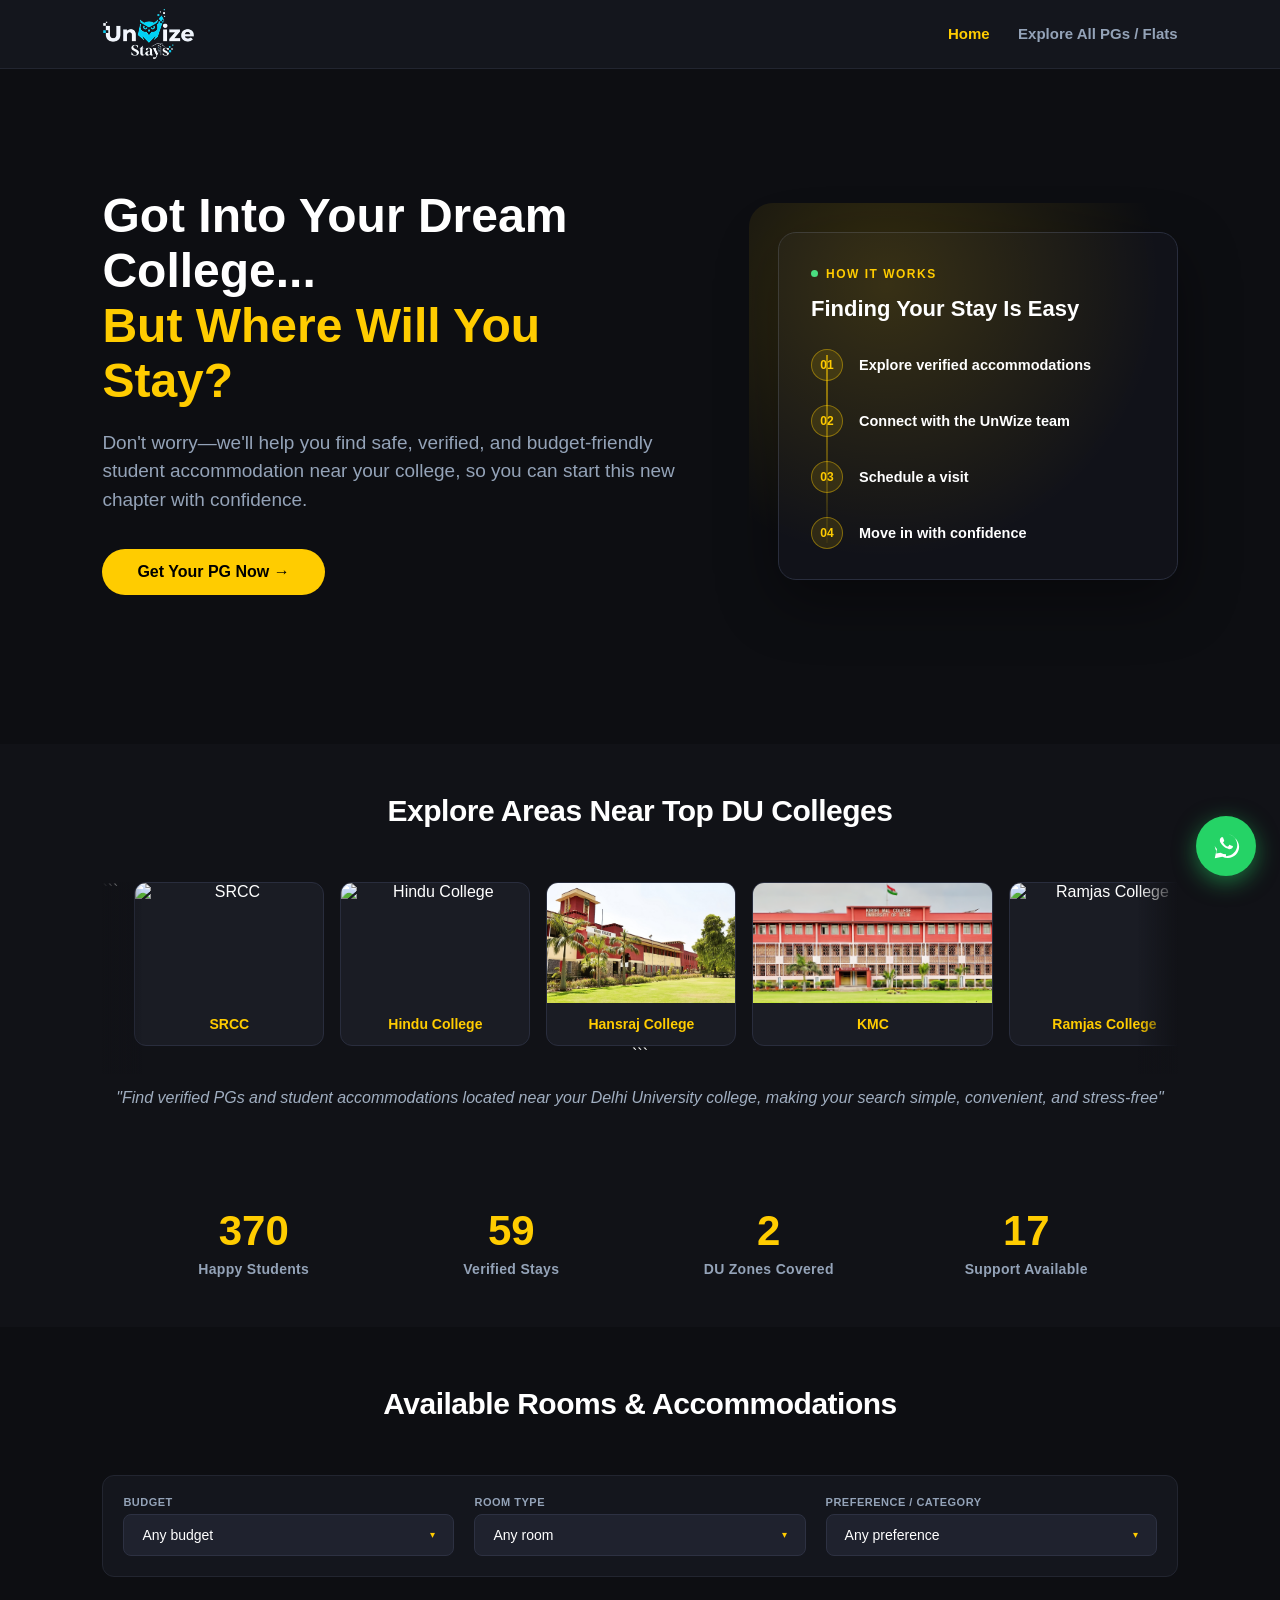
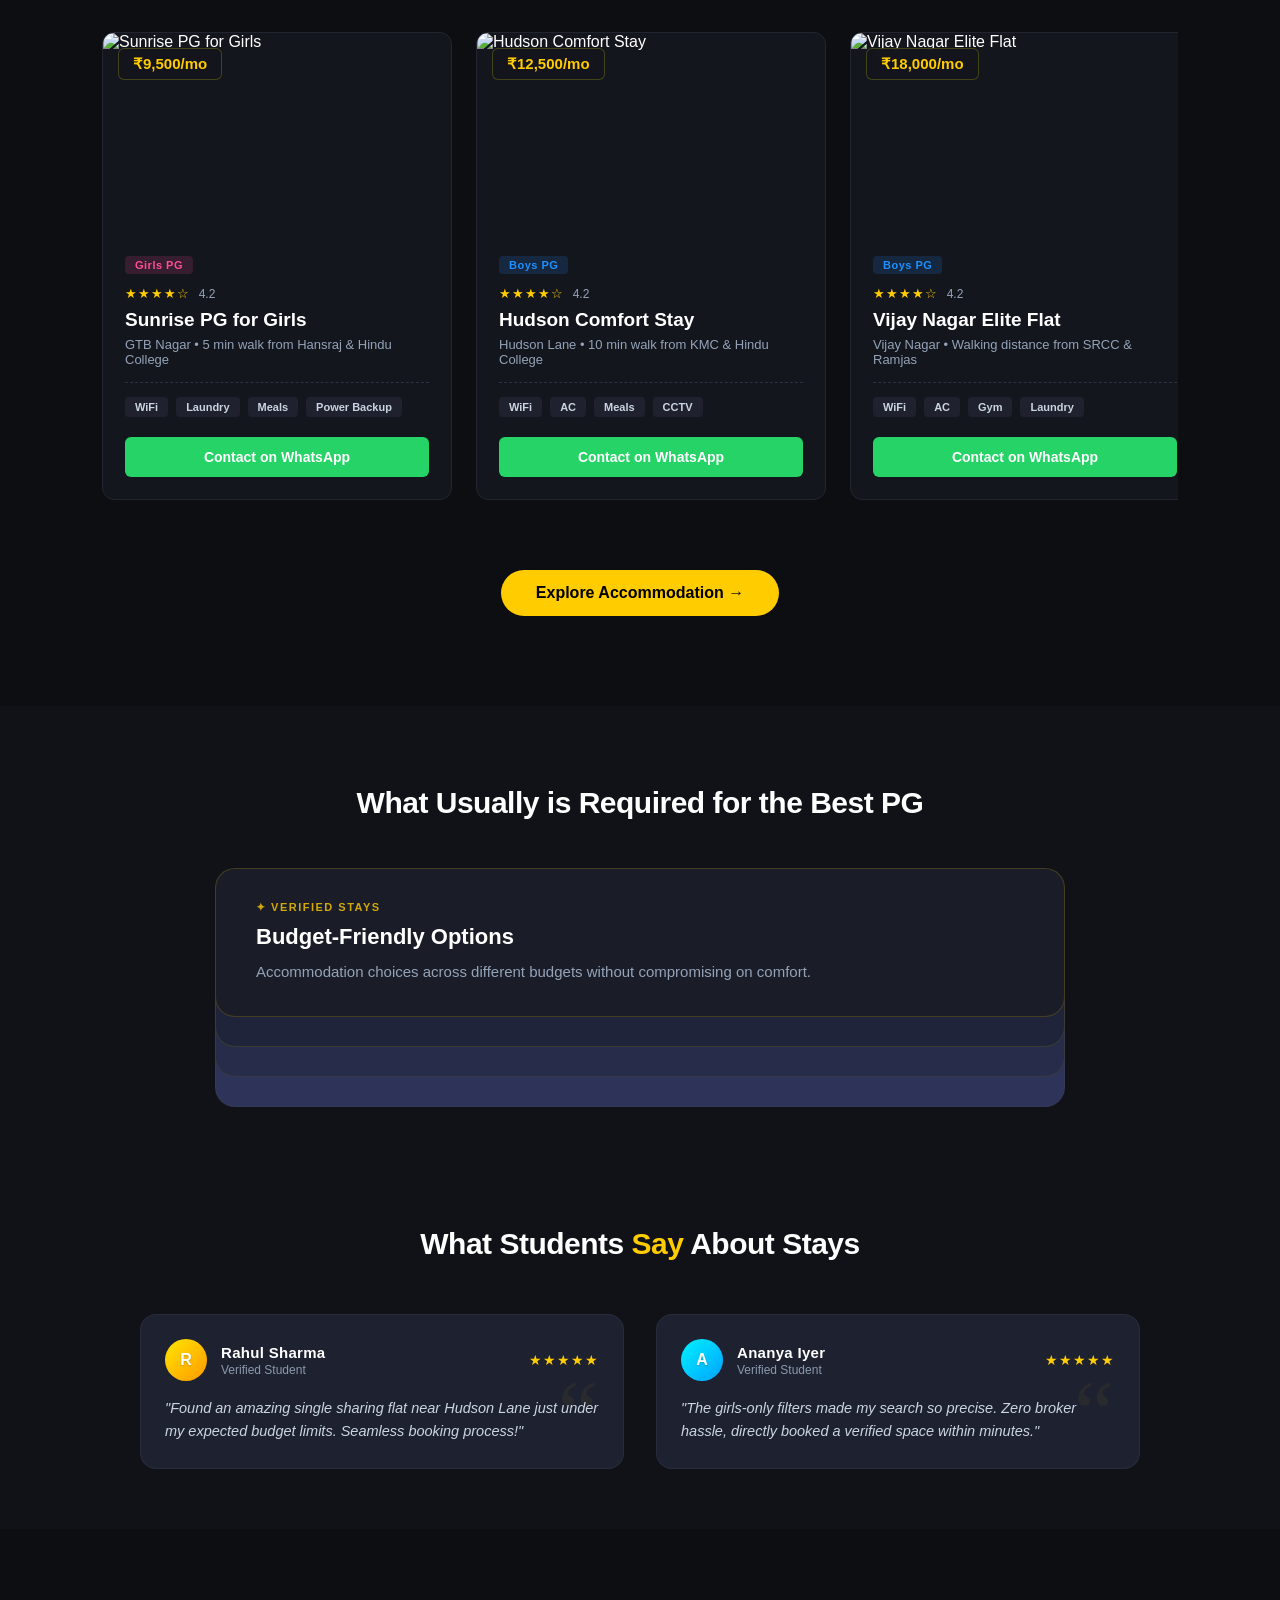
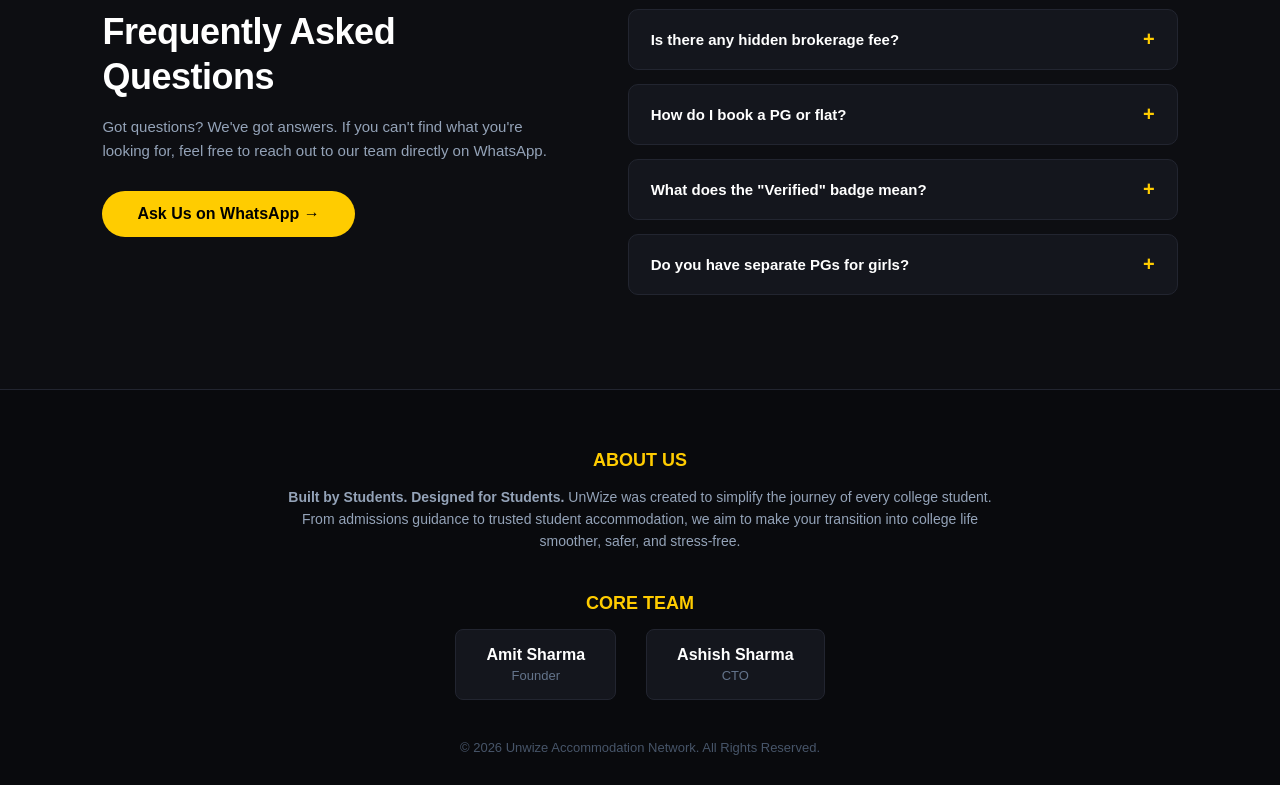
==== commit ab14d61d: "feat: trigger 'How It Works' card animations on scroll-reveal for both mobile and desktop" ====
--- a/index.html
+++ b/index.html
@@ -25,7 +25,7 @@
     </div>
 
     <div class="hero-right">
-      <div class="how-it-works-card">
+      <div class="how-it-works-card reveal">
         <div class="hiw-glow"></div>
         <span class="hiw-label"><span class="pulse-dot"></span>HOW IT WORKS</span>
         <h3 class="hiw-title">Finding Your Stay Is <span class="highlight">Easy</span></h3>
--- a/style.css
+++ b/style.css
@@ -216,7 +216,10 @@
   background: linear-gradient(to bottom, rgba(255, 204, 0, 0.6), rgba(255, 204, 0, 0.05));
   transform: scaleY(0);
   transform-origin: top;
-  animation: lineGrow 1.2s ease 1.3s forwards;
+}
+
+.how-it-works-card.visible .steps-list::before {
+  animation: lineGrow 1.2s ease 1.0s forwards;
 }
 
 @keyframes lineGrow {
@@ -231,13 +234,17 @@
   padding-bottom: 24px;
   z-index: 1;
   opacity: 0;
+}
+
+.how-it-works-card.visible .step-item {
   animation: stepSlideIn 0.6s ease both;
 }
+
 .step-item:last-child { padding-bottom: 0; }
-.step-item:nth-child(1) { animation-delay: 0.5s; }
-.step-item:nth-child(2) { animation-delay: 0.75s; }
-.step-item:nth-child(3) { animation-delay: 1s; }
-.step-item:nth-child(4) { animation-delay: 1.25s; }
+.how-it-works-card.visible .step-item:nth-child(1) { animation-delay: 0.2s; }
+.how-it-works-card.visible .step-item:nth-child(2) { animation-delay: 0.45s; }
+.how-it-works-card.visible .step-item:nth-child(3) { animation-delay: 0.7s; }
+.how-it-works-card.visible .step-item:nth-child(4) { animation-delay: 0.95s; }
 
 @keyframes stepSlideIn {
   from { opacity: 0; transform: translateX(24px); }
